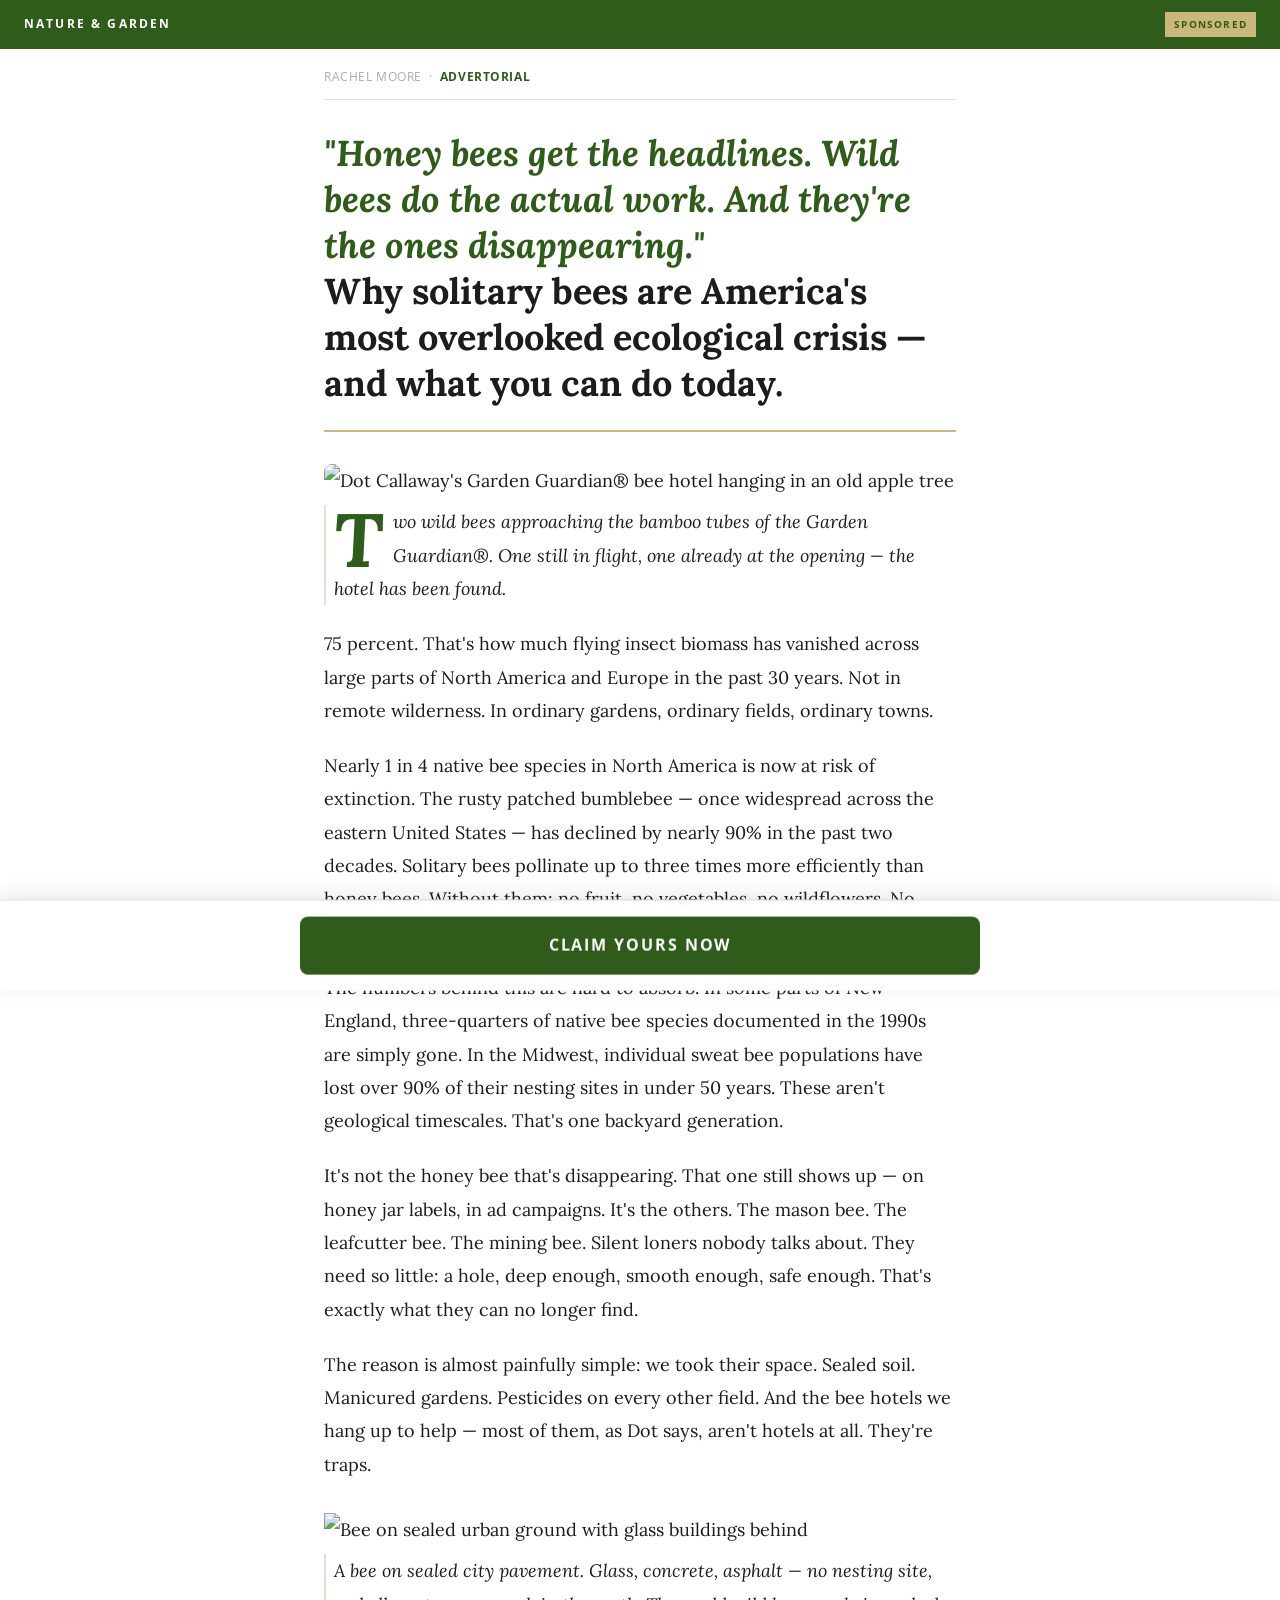
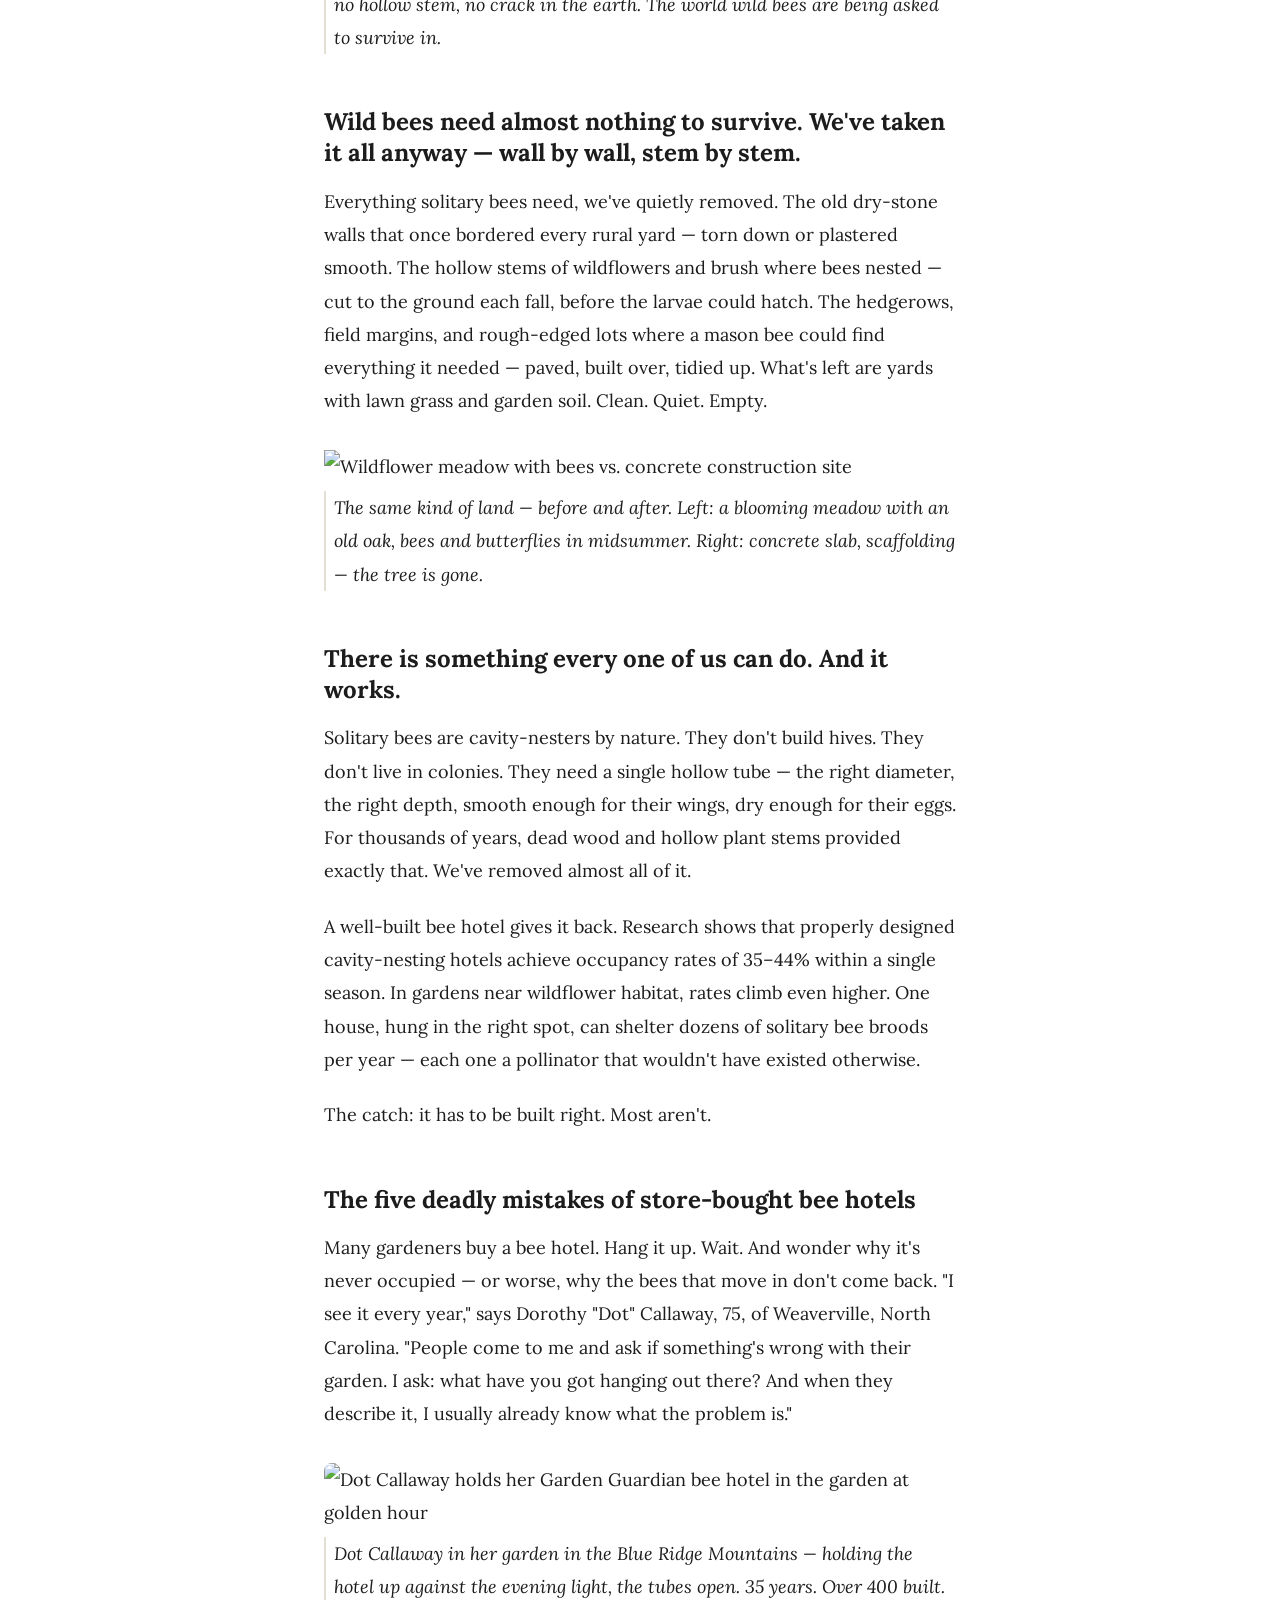
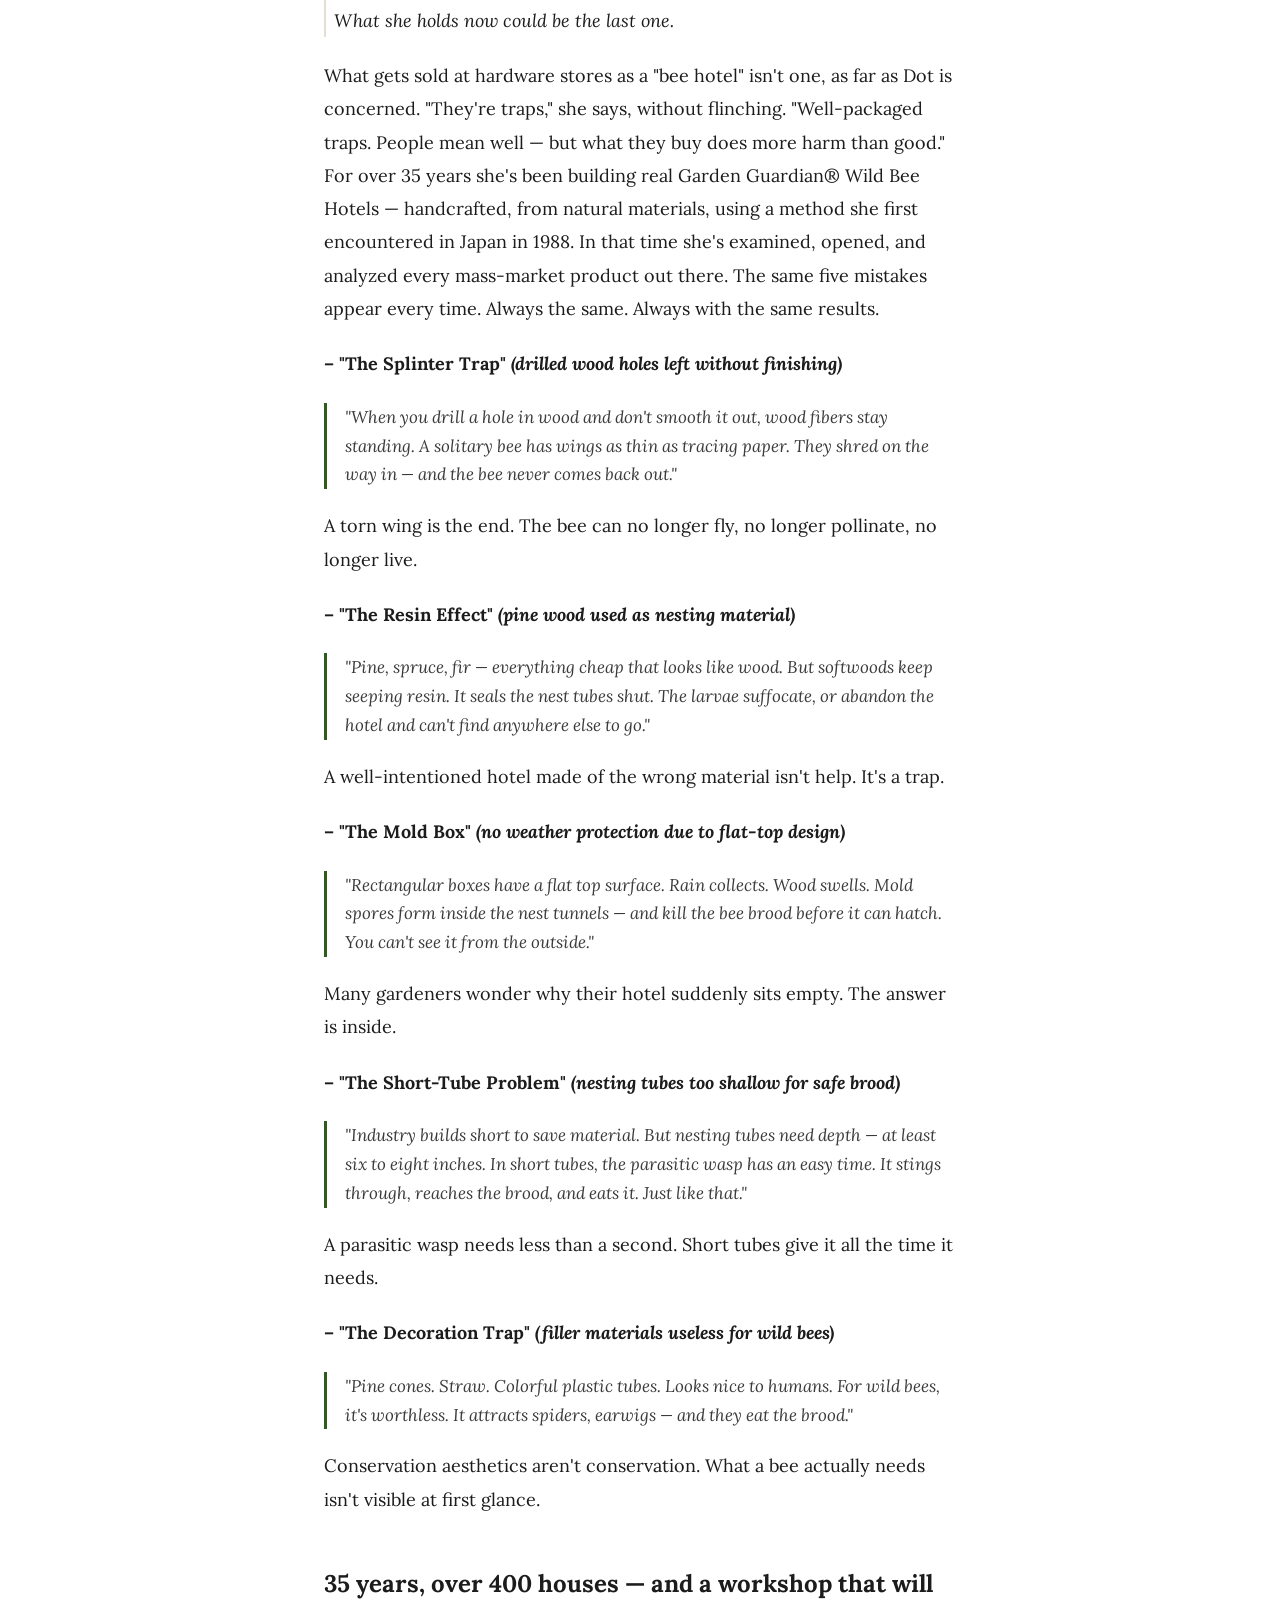
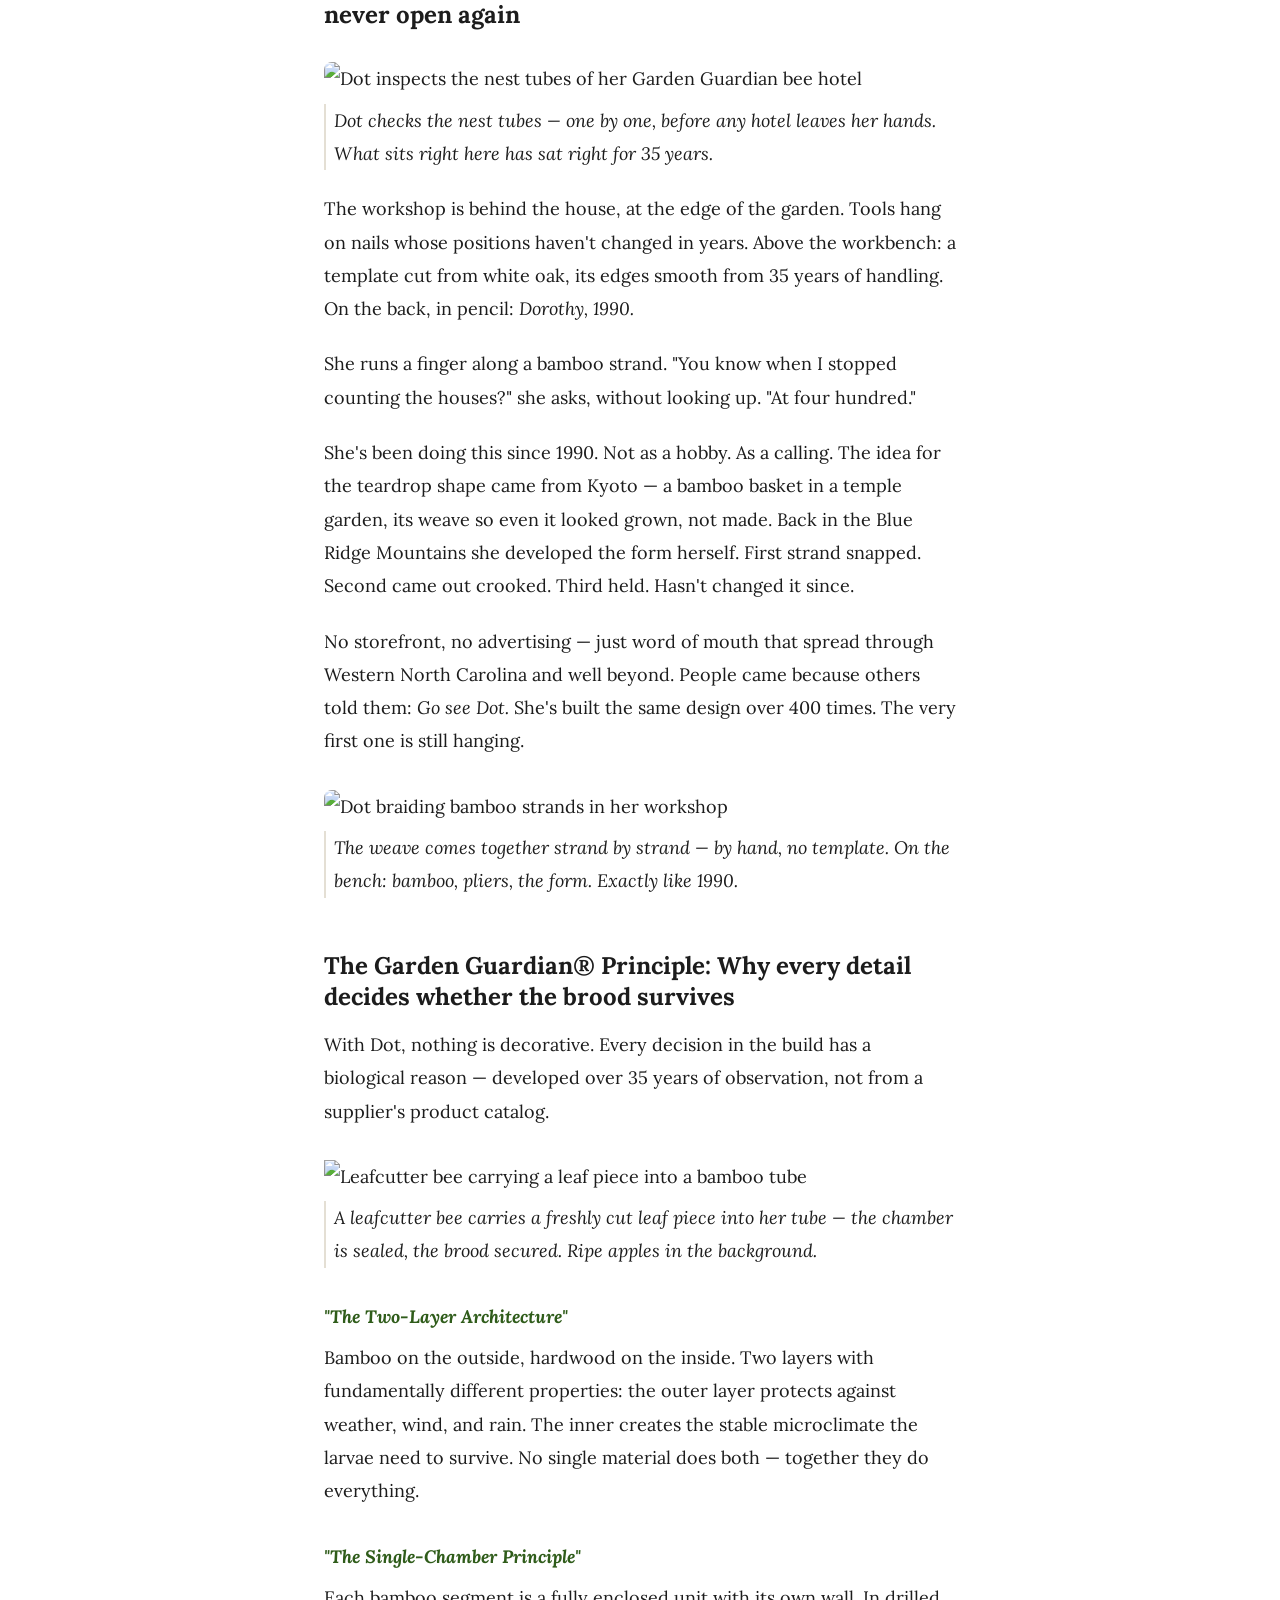
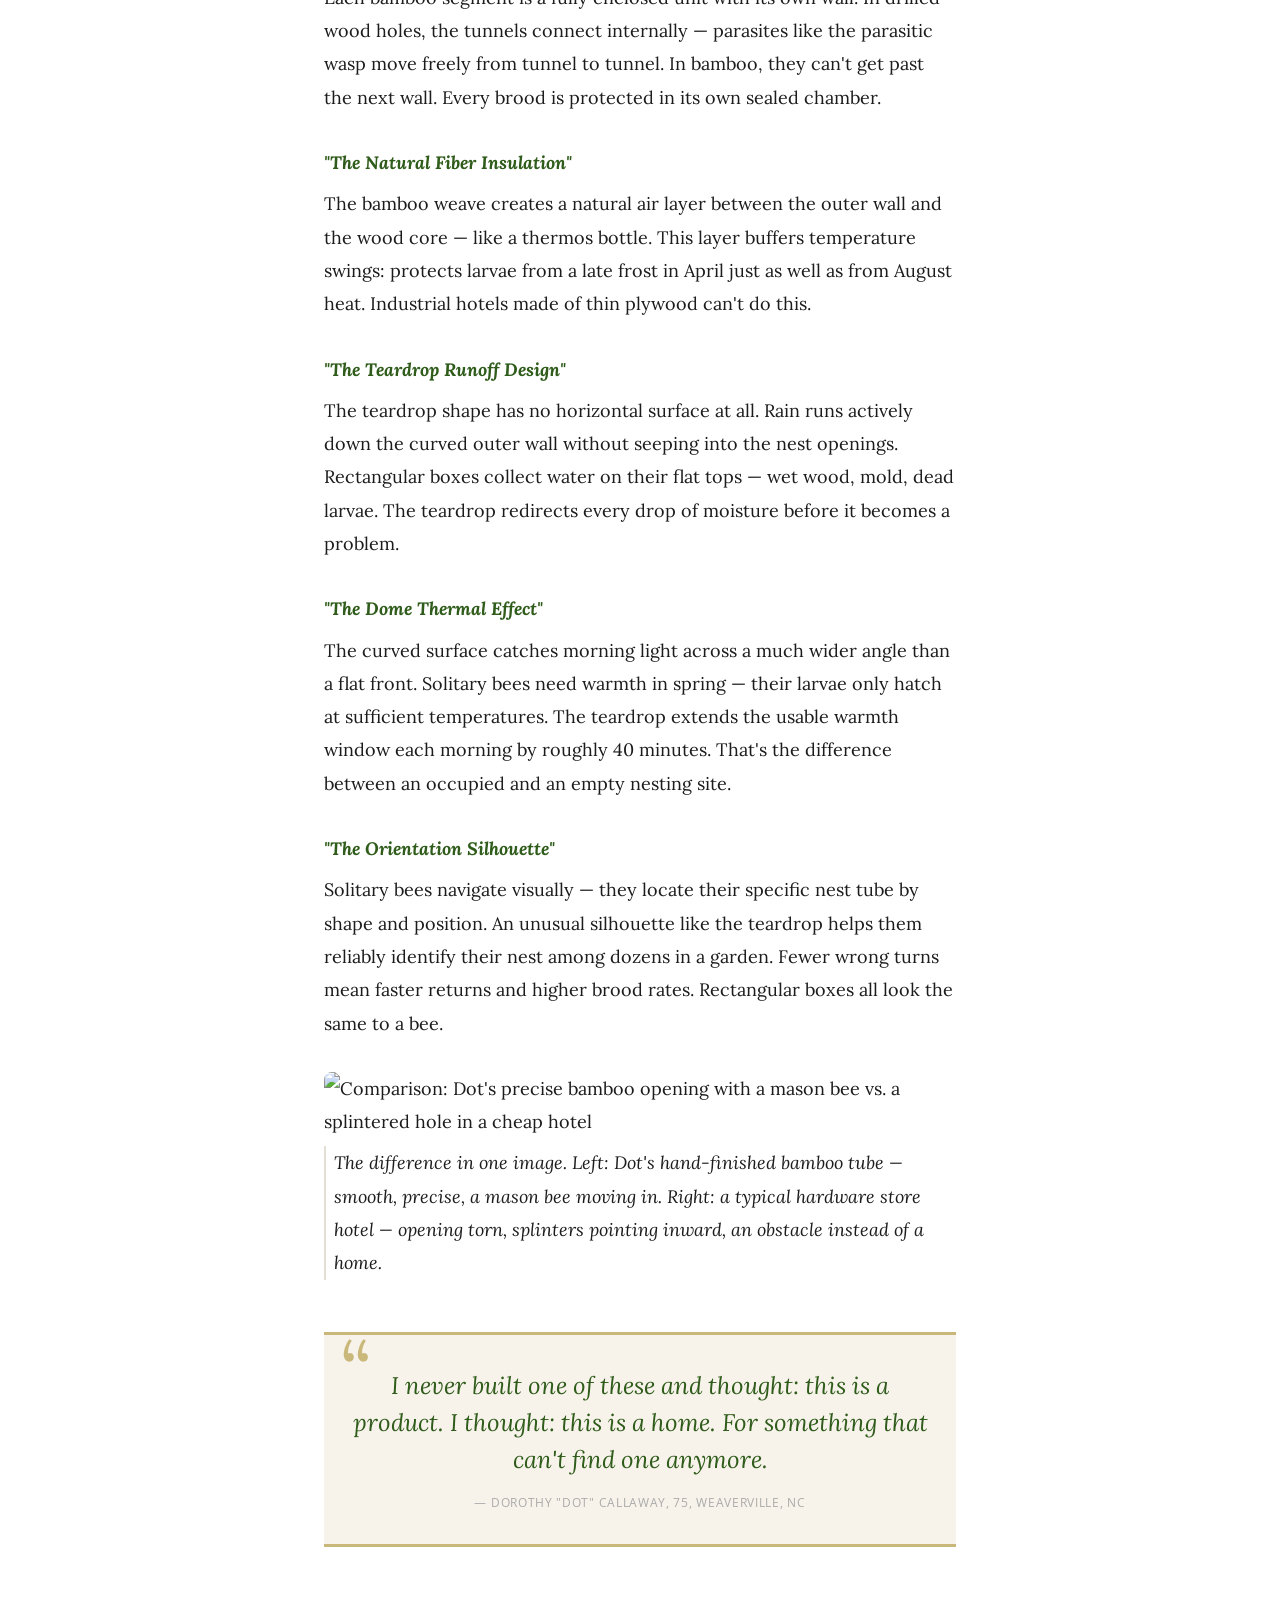
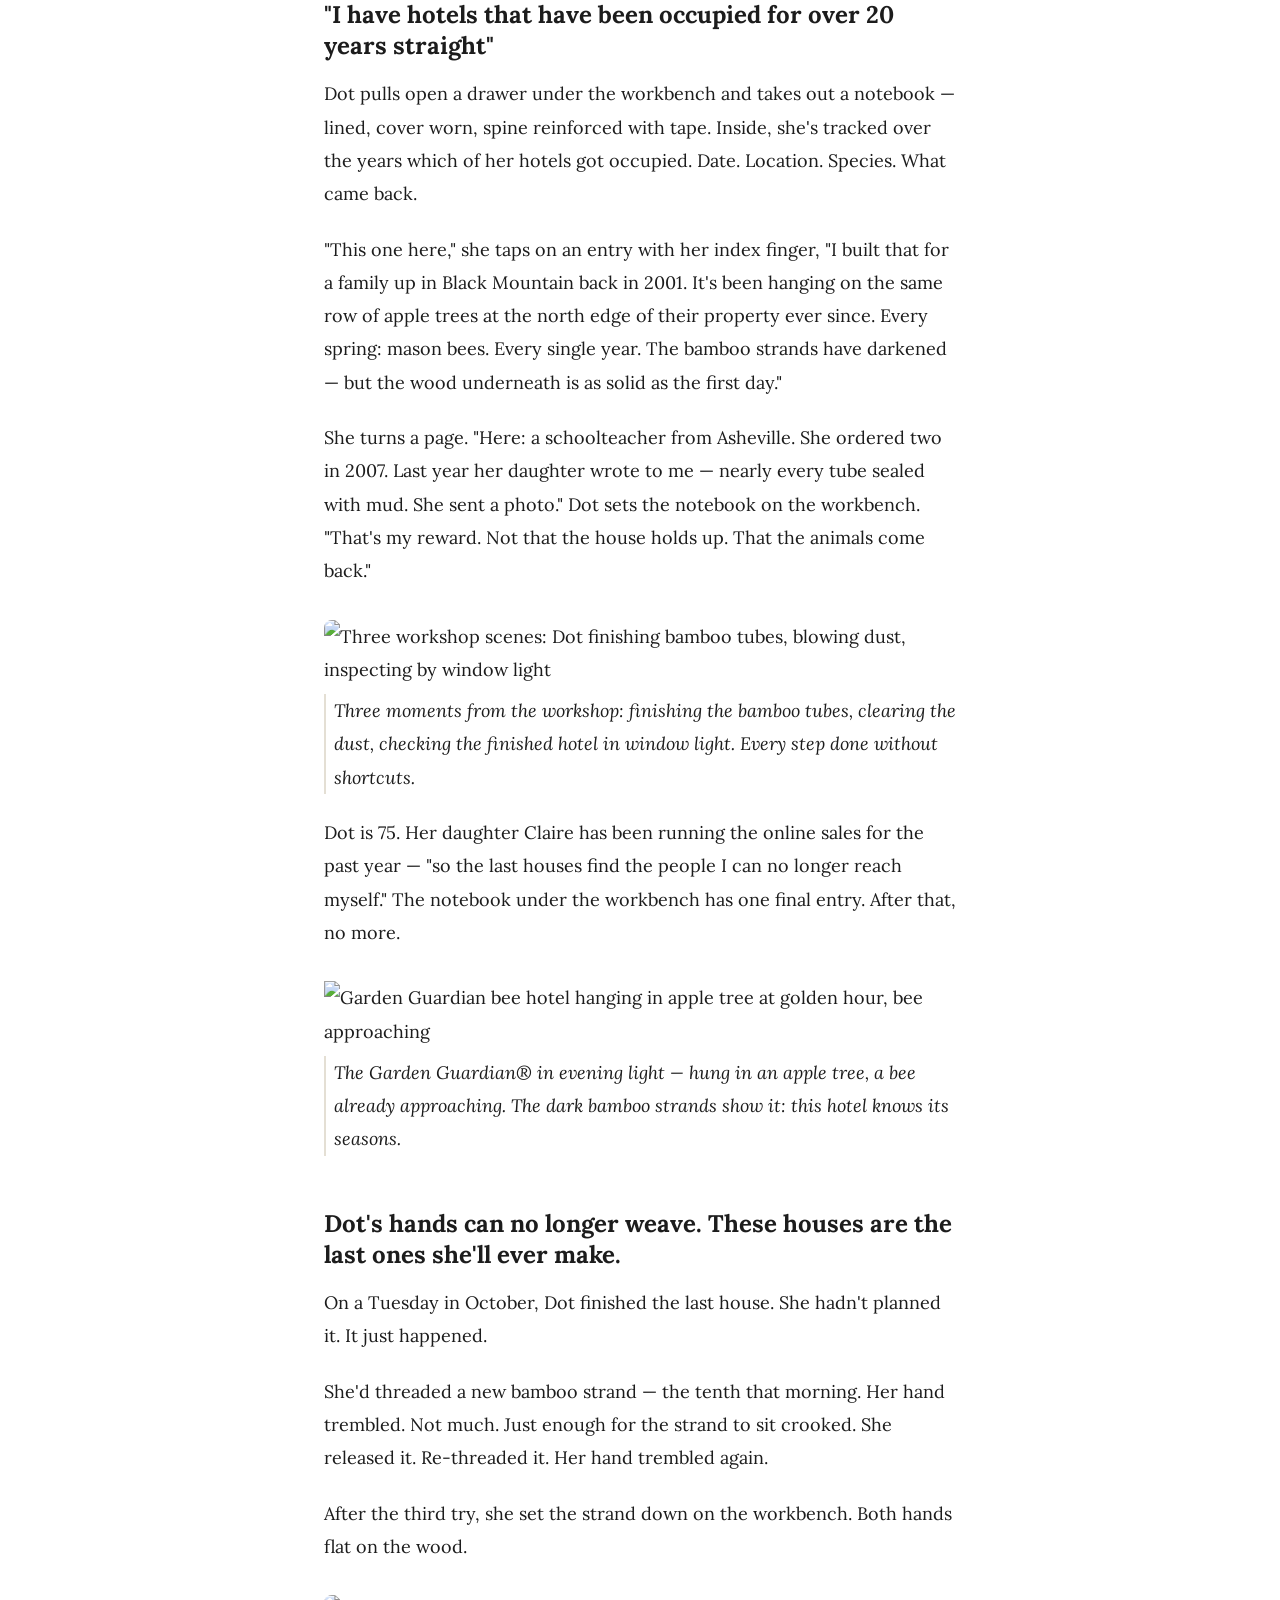
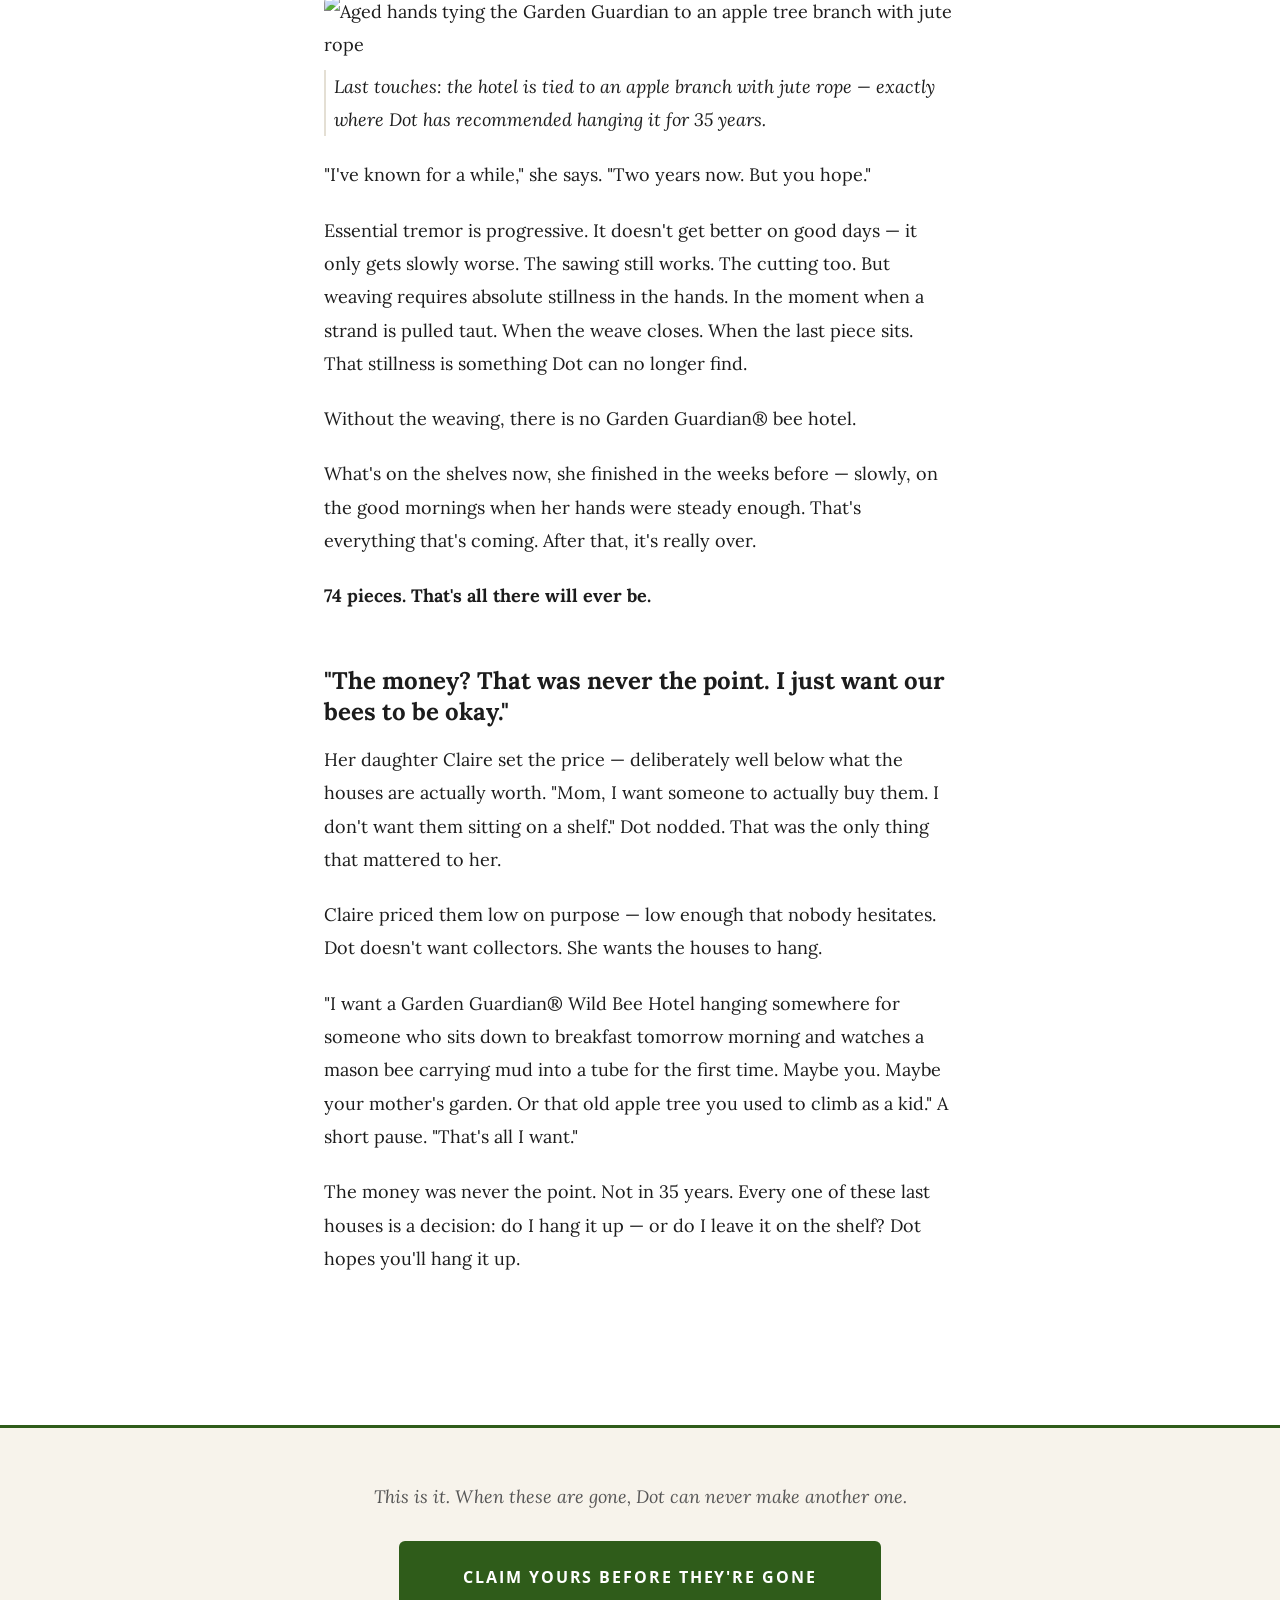
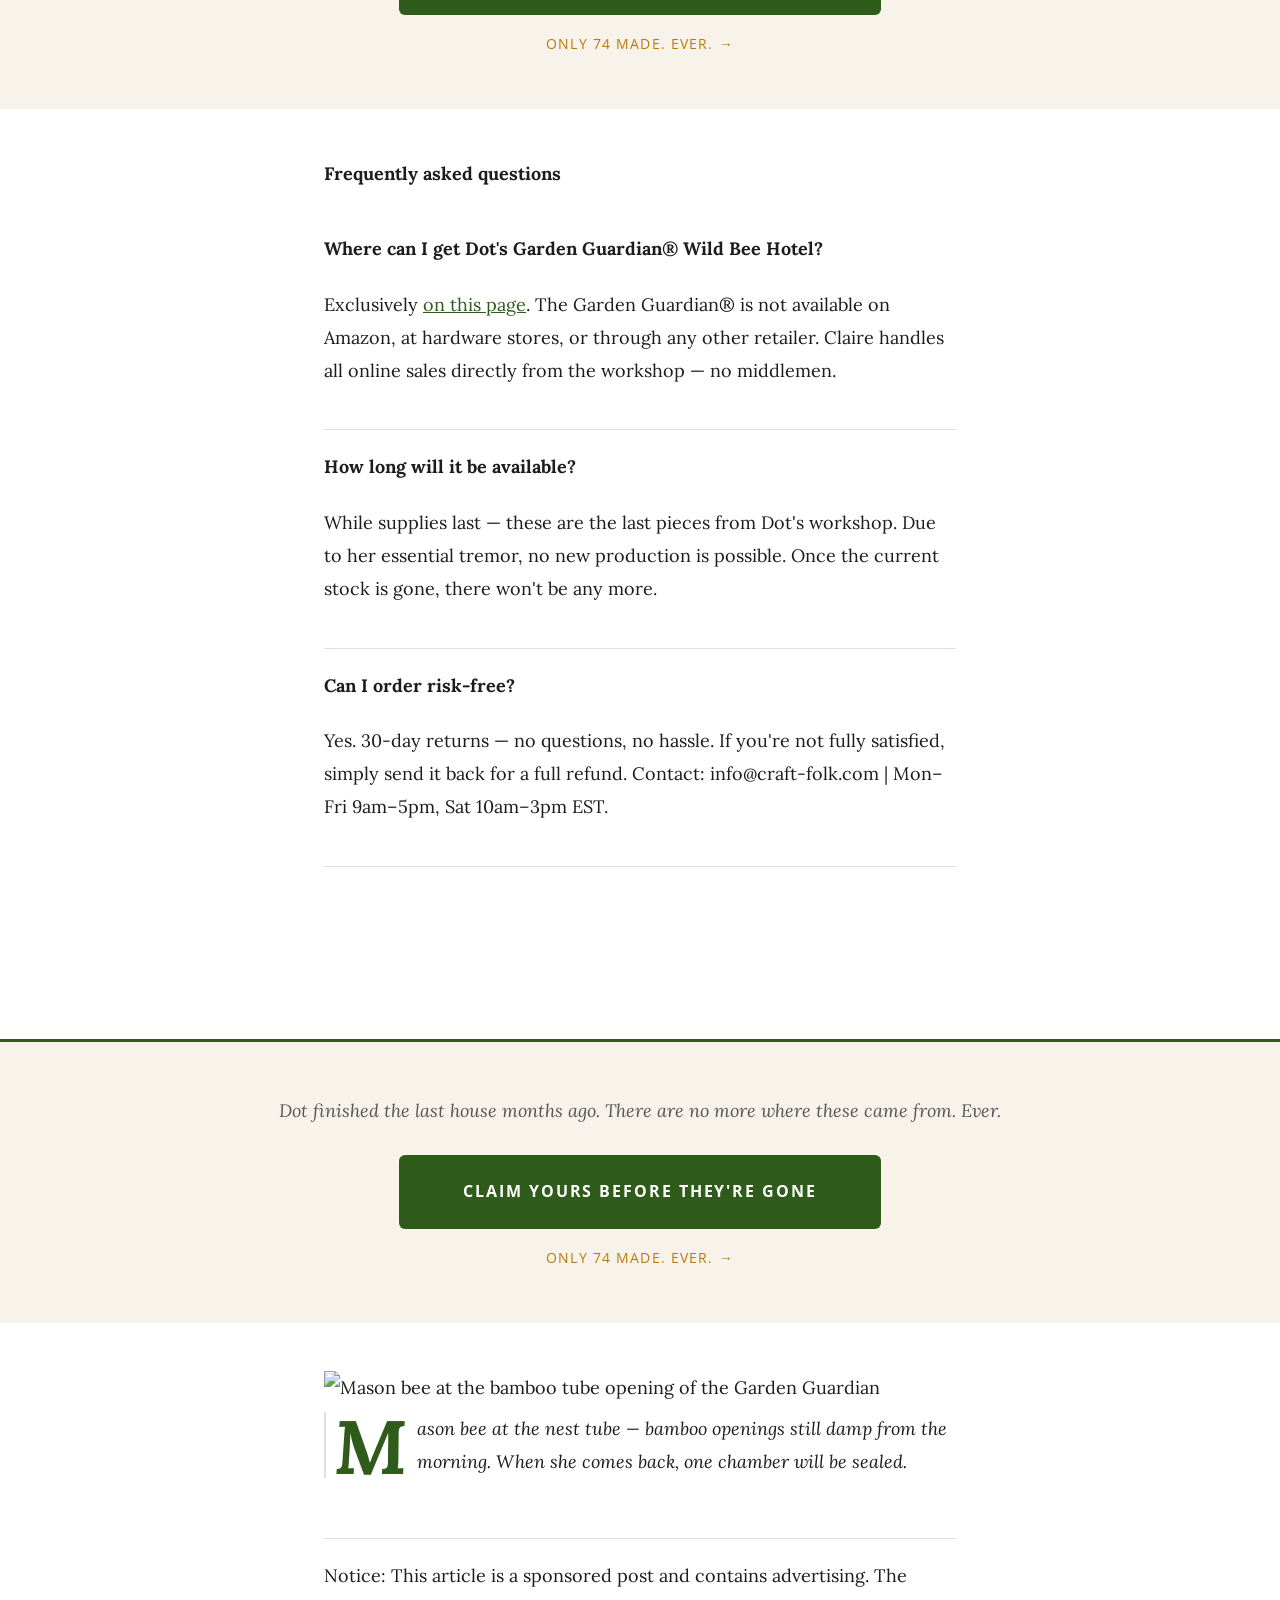
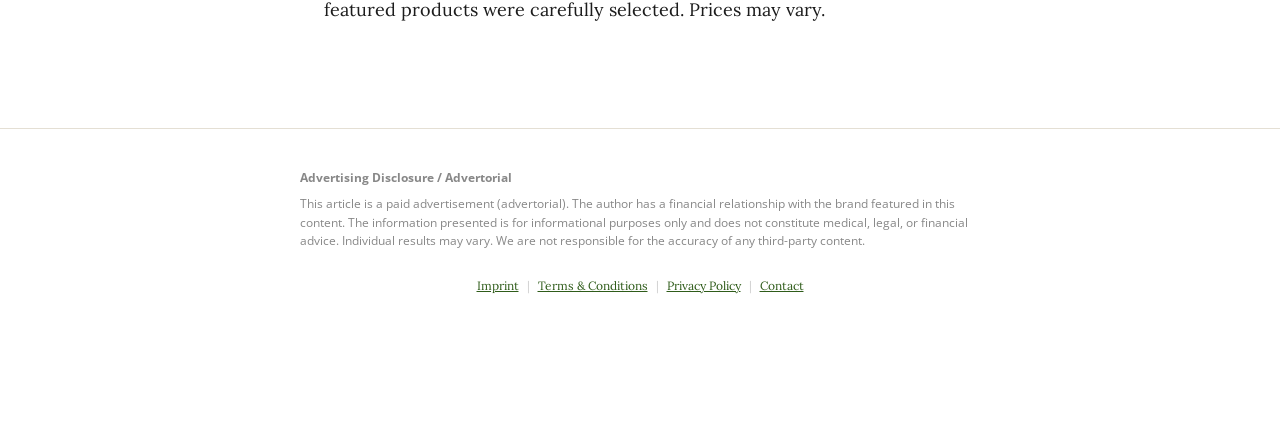
==== index.html @ a5db7537 "Deploy static site" ====
<!DOCTYPE html>
<html lang="en">
<head>
  <meta charset="UTF-8">
  <meta name="viewport" content="width=device-width, initial-scale=1.0">
  <title>Dorothy's Bee Hotel – CRAFTFOLK</title>
  <meta name="description" content="Why solitary bees are America's most overlooked ecological crisis — and what you can do today.">

  <!-- Google Fonts -->
  <link rel="preconnect" href="https://fonts.googleapis.com">
  <link rel="preconnect" href="https://fonts.gstatic.com" crossorigin>
  <link href="https://fonts.googleapis.com/css2?family=Lora:ital,wght@0,400;0,600;0,700;1,400&family=Open+Sans:wght@400;600;700&display=swap" rel="stylesheet">

  <!-- Stylesheet -->
  <link rel="stylesheet" href="css/main.css">
</head>
<body>

  <!-- Publication Header -->
  <header class="pub-header">
    <span class="pub-name">Nature &amp; Garden</span>
    <span class="pub-anzeige">Sponsored</span>
  </header>

  <!-- Main Article -->
  <article class="adv-wrap">

    <!-- Meta/Byline -->
    <div class="adv-meta">
      Rachel Moore &nbsp;·&nbsp; <span>Advertorial</span>
    </div>

    <!-- H1 Headline -->
    <h1 class="adv-h1">
      <span class="quote-part">"Honey bees get the headlines. Wild bees do the actual work. And they're the ones disappearing."</span><br>
      Why solitary bees are America's most overlooked ecological crisis — and what you can do today.
    </h1>

    <!-- Hero Image -->
    <img src="images/hero.png" alt="Dot Callaway's Garden Guardian® bee hotel hanging in an old apple tree" class="rounded">
    <p class="img-caption">Two wild bees approaching the bamboo tubes of the Garden Guardian®. One still in flight, one already at the opening — the hotel has been found.</p>

    <!-- Problem Section -->
    <p>75 percent. That's how much flying insect biomass has vanished across large parts of North America and Europe in the past 30 years. Not in remote wilderness. In ordinary gardens, ordinary fields, ordinary towns.</p>

    <p>Nearly 1 in 4 native bee species in North America is now at risk of extinction. The rusty patched bumblebee — once widespread across the eastern United States — has declined by nearly 90% in the past two decades. Solitary bees pollinate up to three times more efficiently than honey bees. Without them: no fruit, no vegetables, no wildflowers. No functioning ecosystem.</p>

    <p>The numbers behind this are hard to absorb. In some parts of New England, three-quarters of native bee species documented in the 1990s are simply gone. In the Midwest, individual sweat bee populations have lost over 90% of their nesting sites in under 50 years. These aren't geological timescales. That's one backyard generation.</p>

    <p>It's not the honey bee that's disappearing. That one still shows up — on honey jar labels, in ad campaigns. It's the others. The mason bee. The leafcutter bee. The mining bee. Silent loners nobody talks about. They need so little: a hole, deep enough, smooth enough, safe enough. That's exactly what they can no longer find.</p>

    <p>The reason is almost painfully simple: we took their space. Sealed soil. Manicured gardens. Pesticides on every other field. And the bee hotels we hang up to help — most of them, as Dot says, aren't hotels at all. They're traps.</p>

    <img src="images/bee_on_pavement.png" alt="Bee on sealed urban ground with glass buildings behind">
    <p class="img-caption">A bee on sealed city pavement. Glass, concrete, asphalt — no nesting site, no hollow stem, no crack in the earth. The world wild bees are being asked to survive in.</p>

    <!-- Section: Habitat Loss -->
    <h2>Wild bees need almost nothing to survive. We've taken it all anyway — wall by wall, stem by stem.</h2>

    <p>Everything solitary bees need, we've quietly removed. The old dry-stone walls that once bordered every rural yard — torn down or plastered smooth. The hollow stems of wildflowers and brush where bees nested — cut to the ground each fall, before the larvae could hatch. The hedgerows, field margins, and rough-edged lots where a mason bee could find everything it needed — paved, built over, tidied up. What's left are yards with lawn grass and garden soil. Clean. Quiet. Empty.</p>

    <img src="images/meadow_vs_concrete.png" alt="Wildflower meadow with bees vs. concrete construction site">
    <p class="img-caption">The same kind of land — before and after. Left: a blooming meadow with an old oak, bees and butterflies in midsummer. Right: concrete slab, scaffolding — the tree is gone.</p>

    <h2>There is something every one of us can do. And it works.</h2>

    <p>Solitary bees are cavity-nesters by nature. They don't build hives. They don't live in colonies. They need a single hollow tube — the right diameter, the right depth, smooth enough for their wings, dry enough for their eggs. For thousands of years, dead wood and hollow plant stems provided exactly that. We've removed almost all of it.</p>

    <p>A well-built bee hotel gives it back. Research shows that properly designed cavity-nesting hotels achieve occupancy rates of 35–44% within a single season. In gardens near wildflower habitat, rates climb even higher. One house, hung in the right spot, can shelter dozens of solitary bee broods per year — each one a pollinator that wouldn't have existed otherwise.</p>

    <p>The catch: it has to be built right. Most aren't.</p>

    <h2>The five deadly mistakes of store-bought bee hotels</h2>

    <p>Many gardeners buy a bee hotel. Hang it up. Wait. And wonder why it's never occupied — or worse, why the bees that move in don't come back. "I see it every year," says Dorothy "Dot" Callaway, 75, of Weaverville, North Carolina. "People come to me and ask if something's wrong with their garden. I ask: what have you got hanging out there? And when they describe it, I usually already know what the problem is."</p>

    <img src="images/dot_with_hotel.png" alt="Dot Callaway holds her Garden Guardian bee hotel in the garden at golden hour" class="rounded">
    <p class="img-caption">Dot Callaway in her garden in the Blue Ridge Mountains — holding the hotel up against the evening light, the tubes open. 35 years. Over 400 built. What she holds now could be the last one.</p>

    <p>What gets sold at hardware stores as a "bee hotel" isn't one, as far as Dot is concerned. "They're traps," she says, without flinching. "Well-packaged traps. People mean well — but what they buy does more harm than good." For over 35 years she's been building real Garden Guardian® Wild Bee Hotels — handcrafted, from natural materials, using a method she first encountered in Japan in 1988. In that time she's examined, opened, and analyzed every mass-market product out there. The same five mistakes appear every time. Always the same. Always with the same results.</p>

    <p><strong>– "The Splinter Trap" <em>(drilled wood holes left without finishing)</em></strong></p>
    <blockquote>"When you drill a hole in wood and don't smooth it out, wood fibers stay standing. A solitary bee has wings as thin as tracing paper. They shred on the way in — and the bee never comes back out."</blockquote>
    <p>A torn wing is the end. The bee can no longer fly, no longer pollinate, no longer live.</p>

    <p><strong>– "The Resin Effect" <em>(pine wood used as nesting material)</em></strong></p>
    <blockquote>"Pine, spruce, fir — everything cheap that looks like wood. But softwoods keep seeping resin. It seals the nest tubes shut. The larvae suffocate, or abandon the hotel and can't find anywhere else to go."</blockquote>
    <p>A well-intentioned hotel made of the wrong material isn't help. It's a trap.</p>

    <p><strong>– "The Mold Box" <em>(no weather protection due to flat-top design)</em></strong></p>
    <blockquote>"Rectangular boxes have a flat top surface. Rain collects. Wood swells. Mold spores form inside the nest tunnels — and kill the bee brood before it can hatch. You can't see it from the outside."</blockquote>
    <p>Many gardeners wonder why their hotel suddenly sits empty. The answer is inside.</p>

    <p><strong>– "The Short-Tube Problem" <em>(nesting tubes too shallow for safe brood)</em></strong></p>
    <blockquote>"Industry builds short to save material. But nesting tubes need depth — at least six to eight inches. In short tubes, the parasitic wasp has an easy time. It stings through, reaches the brood, and eats it. Just like that."</blockquote>
    <p>A parasitic wasp needs less than a second. Short tubes give it all the time it needs.</p>

    <p><strong>– "The Decoration Trap" <em>(filler materials useless for wild bees)</em></strong></p>
    <blockquote>"Pine cones. Straw. Colorful plastic tubes. Looks nice to humans. For wild bees, it's worthless. It attracts spiders, earwigs — and they eat the brood."</blockquote>
    <p>Conservation aesthetics aren't conservation. What a bee actually needs isn't visible at first glance.</p>

    <!-- Character Introduction -->
    <h2>35 years, over 400 houses — and a workshop that will never open again</h2>

    <img src="images/dot_inspects_tubes.png" alt="Dot inspects the nest tubes of her Garden Guardian bee hotel" class="rounded">
    <p class="img-caption">Dot checks the nest tubes — one by one, before any hotel leaves her hands. What sits right here has sat right for 35 years.</p>

    <p>The workshop is behind the house, at the edge of the garden. Tools hang on nails whose positions haven't changed in years. Above the workbench: a template cut from white oak, its edges smooth from 35 years of handling. On the back, in pencil: <em>Dorothy, 1990.</em></p>

    <p>She runs a finger along a bamboo strand. "You know when I stopped counting the houses?" she asks, without looking up. "At four hundred."</p>

    <p>She's been doing this since 1990. Not as a hobby. As a calling. The idea for the teardrop shape came from Kyoto — a bamboo basket in a temple garden, its weave so even it looked grown, not made. Back in the Blue Ridge Mountains she developed the form herself. First strand snapped. Second came out crooked. Third held. Hasn't changed it since.</p>

    <p>No storefront, no advertising — just word of mouth that spread through Western North Carolina and well beyond. People came because others told them: <em>Go see Dot.</em> She's built the same design over 400 times. The very first one is still hanging.</p>

    <img src="images/dot_braiding.png" alt="Dot braiding bamboo strands in her workshop" class="rounded">
    <p class="img-caption">The weave comes together strand by strand — by hand, no template. On the bench: bamboo, pliers, the form. Exactly like 1990.</p>

    <!-- Garden Guardian Principle -->
    <h2>The Garden Guardian® Principle: Why every detail decides whether the brood survives</h2>

    <p>With Dot, nothing is decorative. Every decision in the build has a biological reason — developed over 35 years of observation, not from a supplier's product catalog.</p>

    <img src="images/leafcutter_bee.png" alt="Leafcutter bee carrying a leaf piece into a bamboo tube">
    <p class="img-caption">A leafcutter bee carries a freshly cut leaf piece into her tube — the chamber is sealed, the brood secured. Ripe apples in the background.</p>

    <h3>"The Two-Layer Architecture"</h3>
    <p>Bamboo on the outside, hardwood on the inside. Two layers with fundamentally different properties: the outer layer protects against weather, wind, and rain. The inner creates the stable microclimate the larvae need to survive. No single material does both — together they do everything.</p>

    <h3>"The Single-Chamber Principle"</h3>
    <p>Each bamboo segment is a fully enclosed unit with its own wall. In drilled wood holes, the tunnels connect internally — parasites like the parasitic wasp move freely from tunnel to tunnel. In bamboo, they can't get past the next wall. Every brood is protected in its own sealed chamber.</p>

    <h3>"The Natural Fiber Insulation"</h3>
    <p>The bamboo weave creates a natural air layer between the outer wall and the wood core — like a thermos bottle. This layer buffers temperature swings: protects larvae from a late frost in April just as well as from August heat. Industrial hotels made of thin plywood can't do this.</p>

    <h3>"The Teardrop Runoff Design"</h3>
    <p>The teardrop shape has no horizontal surface at all. Rain runs actively down the curved outer wall without seeping into the nest openings. Rectangular boxes collect water on their flat tops — wet wood, mold, dead larvae. The teardrop redirects every drop of moisture before it becomes a problem.</p>

    <h3>"The Dome Thermal Effect"</h3>
    <p>The curved surface catches morning light across a much wider angle than a flat front. Solitary bees need warmth in spring — their larvae only hatch at sufficient temperatures. The teardrop extends the usable warmth window each morning by roughly 40 minutes. That's the difference between an occupied and an empty nesting site.</p>

    <h3>"The Orientation Silhouette"</h3>
    <p>Solitary bees navigate visually — they locate their specific nest tube by shape and position. An unusual silhouette like the teardrop helps them reliably identify their nest among dozens in a garden. Fewer wrong turns mean faster returns and higher brood rates. Rectangular boxes all look the same to a bee.</p>

    <img src="images/comparison_tubes.png" alt="Comparison: Dot's precise bamboo opening with a mason bee vs. a splintered hole in a cheap hotel" class="rounded">
    <p class="img-caption">The difference in one image. Left: Dot's hand-finished bamboo tube — smooth, precise, a mason bee moving in. Right: a typical hardware store hotel — opening torn, splinters pointing inward, an obstacle instead of a home.</p>

    <!-- Pull Quote -->
    <div class="pull-quote">
      I never built one of these and thought: this is a product. I thought: this is a home. For something that can't find one anymore.
      <small>— Dorothy "Dot" Callaway, 75, Weaverville, NC</small>
    </div>

    <!-- Long-term Proof -->
    <h2>"I have hotels that have been occupied for over 20 years straight"</h2>

    <p>Dot pulls open a drawer under the workbench and takes out a notebook — lined, cover worn, spine reinforced with tape. Inside, she's tracked over the years which of her hotels got occupied. Date. Location. Species. What came back.</p>

    <p>"This one here," she taps on an entry with her index finger, "I built that for a family up in Black Mountain back in 2001. It's been hanging on the same row of apple trees at the north edge of their property ever since. Every spring: mason bees. Every single year. The bamboo strands have darkened — but the wood underneath is as solid as the first day."</p>

    <p>She turns a page. "Here: a schoolteacher from Asheville. She ordered two in 2007. Last year her daughter wrote to me — nearly every tube sealed with mud. She sent a photo." Dot sets the notebook on the workbench. "That's my reward. Not that the house holds up. That the animals come back."</p>

    <img src="images/three_workshop_scenes.png" alt="Three workshop scenes: Dot finishing bamboo tubes, blowing dust, inspecting by window light" class="rounded">
    <p class="img-caption">Three moments from the workshop: finishing the bamboo tubes, clearing the dust, checking the finished hotel in window light. Every step done without shortcuts.</p>

    <p>Dot is 75. Her daughter Claire has been running the online sales for the past year — "so the last houses find the people I can no longer reach myself." The notebook under the workbench has one final entry. After that, no more.</p>

    <img src="images/hotel_apple_tree.png" alt="Garden Guardian bee hotel hanging in apple tree at golden hour, bee approaching">
    <p class="img-caption">The Garden Guardian® in evening light — hung in an apple tree, a bee already approaching. The dark bamboo strands show it: this hotel knows its seasons.</p>

    <!-- Scarcity -->
    <h2>Dot's hands can no longer weave. These houses are the last ones she'll ever make.</h2>

    <p>On a Tuesday in October, Dot finished the last house. She hadn't planned it. It just happened.</p>

    <p>She'd threaded a new bamboo strand — the tenth that morning. Her hand trembled. Not much. Just enough for the strand to sit crooked. She released it. Re-threaded it. Her hand trembled again.</p>

    <p>After the third try, she set the strand down on the workbench. Both hands flat on the wood.</p>

    <img src="images/hands_tying_jute.png" alt="Aged hands tying the Garden Guardian to an apple tree branch with jute rope" class="rounded">
    <p class="img-caption">Last touches: the hotel is tied to an apple branch with jute rope — exactly where Dot has recommended hanging it for 35 years.</p>

    <p>"I've known for a while," she says. "Two years now. But you hope."</p>

    <p>Essential tremor is progressive. It doesn't get better on good days — it only gets slowly worse. The sawing still works. The cutting too. But weaving requires absolute stillness in the hands. In the moment when a strand is pulled taut. When the weave closes. When the last piece sits. That stillness is something Dot can no longer find.</p>

    <p>Without the weaving, there is no Garden Guardian® bee hotel.</p>

    <p>What's on the shelves now, she finished in the weeks before — slowly, on the good mornings when her hands were steady enough. That's everything that's coming. After that, it's really over.</p>

    <p><strong>74 pieces. That's all there will ever be.</strong></p>

    <!-- Not About Money -->
    <h2>"The money? That was never the point. I just want our bees to be okay."</h2>

    <p>Her daughter Claire set the price — deliberately well below what the houses are actually worth. "Mom, I want someone to actually buy them. I don't want them sitting on a shelf." Dot nodded. That was the only thing that mattered to her.</p>

    <p>Claire priced them low on purpose — low enough that nobody hesitates. Dot doesn't want collectors. She wants the houses to hang.</p>

    <p>"I want a Garden Guardian® Wild Bee Hotel hanging somewhere for someone who sits down to breakfast tomorrow morning and watches a mason bee carrying mud into a tube for the first time. Maybe you. Maybe your mother's garden. Or that old apple tree you used to climb as a kid." A short pause. "That's all I want."</p>

    <p>The money was never the point. Not in 35 years. Every one of these last houses is a decision: do I hang it up — or do I leave it on the shelf? Dot hopes you'll hang it up.</p>

  </article>

  <!-- CTA Block #1 -->
  <div class="cta-block">
    <p class="cta-intro">This is it. When these are gone, Dot can never make another one.</p>
    <a href="https://track.healthdeepinsight.com/click" class="cta-btn">Claim Yours Before They're Gone</a>
    <span class="cta-sub">Only 74 made. Ever. →</span>
  </div>

  <!-- FAQ Section -->
  <article class="adv-wrap">
    <div class="faq">
      <p class="faq-title">Frequently asked questions</p>

      <div class="faq-item">
        <p class="faq-q">Where can I get Dot's Garden Guardian® Wild Bee Hotel?</p>
        <p class="faq-a">Exclusively <a href="https://track.healthdeepinsight.com/click">on this page</a>. The Garden Guardian® is not available on Amazon, at hardware stores, or through any other retailer. Claire handles all online sales directly from the workshop — no middlemen.</p>
      </div>

      <div class="faq-item">
        <p class="faq-q">How long will it be available?</p>
        <p class="faq-a">While supplies last — these are the last pieces from Dot's workshop. Due to her essential tremor, no new production is possible. Once the current stock is gone, there won't be any more.</p>
      </div>

      <div class="faq-item">
        <p class="faq-q">Can I order risk-free?</p>
        <p class="faq-a">Yes. 30-day returns — no questions, no hassle. If you're not fully satisfied, simply send it back for a full refund. Contact: info@craft-folk.com  |  Mon–Fri 9am–5pm, Sat 10am–3pm EST.</p>
      </div>
    </div>
  </article>

  <!-- CTA Block #2 -->
  <div class="cta-block">
    <p class="cta-intro">Dot finished the last house months ago. There are no more where these came from. Ever.</p>
    <a href="https://track.healthdeepinsight.com/click" class="cta-btn">Claim Yours Before They're Gone</a>
    <span class="cta-sub">Only 74 made. Ever. →</span>
  </div>

  <!-- Final Image -->
  <article class="adv-wrap">
    <img src="images/mason_bee_damp_tube.png" alt="Mason bee at the bamboo tube opening of the Garden Guardian">
    <p class="img-caption">Mason bee at the nest tube — bamboo openings still damp from the morning. When she comes back, one chamber will be sealed.</p>

    <div class="disclaimer">
      <p>Notice: This article is a sponsored post and contains advertising. The featured products were carefully selected. Prices may vary.</p>
    </div>
  </article>

  <!-- Footer -->
  <footer class="advertorial-footer">
    <div class="advertorial-footer__disclaimer">
      <strong>Advertising Disclosure / Advertorial</strong>
      This article is a paid advertisement (advertorial). The author has a financial relationship with the brand featured in this content. The information presented is for informational purposes only and does not constitute medical, legal, or financial advice. Individual results may vary. We are not responsible for the accuracy of any third-party content.
    </div>
    <nav class="advertorial-footer__links">
      <a href="https://craft-folk.com/policies/contact-information" target="_blank" rel="noopener">Imprint</a>
      <span aria-hidden="true">|</span>
      <a href="https://craft-folk.com/policies/terms-of-service" target="_blank" rel="noopener">Terms &amp; Conditions</a>
      <span aria-hidden="true">|</span>
      <a href="https://craft-folk.com/policies/privacy-policy" target="_blank" rel="noopener">Privacy Policy</a>
      <span aria-hidden="true">|</span>
      <a href="https://craft-folk.com/pages/contact" target="_blank" rel="noopener">Contact</a>
    </nav>
  </footer>

  <!-- Floating CTA -->
  <div class="floating-cta hidden">
    <a href="https://track.healthdeepinsight.com/click">CLAIM YOURS NOW</a>
  </div>

  <!-- Noscript for tracking -->
  <noscript><link rel="stylesheet" href="//track.healthdeepinsight.com/t/t.css?mc_ns=1" /></noscript>

  <!-- JavaScript -->
  <script src="js/index.js"></script>

</body>
</html>
---- css/main.css ----
/* ===== COLOR PALETTE ===== */
:root {
  --forest-green: #2f5c1a;
  --amber: #b87a0a;
  --cream: #f7f3eb;
  --gold-line: #c9b87a;
  --text-dark: #1c1c1c;
  --gray-medium: #888;
  --gray-light: #aaa;
  --border-light: #e4dfd4;
}

/* ===== RESET & BASE ===== */
*, *::before, *::after { box-sizing: border-box; margin: 0; padding: 0; }

html { font-size: 62.5%; }

body {
  font-family: 'Lora', Georgia, serif;
  font-size: 1.8rem;
  line-height: 1.85;
  color: var(--text-dark);
  background: #ffffff;
  padding-bottom: 100px;
}

/* ===== FONTS ===== */
.font-serif { font-family: 'Lora', Georgia, serif; }
.font-sans { font-family: 'Open Sans', sans-serif; }

/* ===== PUBLICATION HEADER ===== */
.pub-header {
  background: var(--forest-green);
  padding: 12px 24px;
  display: flex;
  justify-content: space-between;
  align-items: center;
}

.pub-name {
  font-family: 'Open Sans', sans-serif;
  font-size: 12px;
  font-weight: 700;
  letter-spacing: 0.18em;
  text-transform: uppercase;
  color: #ffffff;
}

.pub-anzeige {
  font-family: 'Open Sans', sans-serif;
  font-size: 10px;
  font-weight: 700;
  letter-spacing: 0.12em;
  text-transform: uppercase;
  color: var(--forest-green);
  background: var(--gold-line);
  padding: 3px 9px;
}

/* ===== ARTICLE WRAPPER ===== */
.adv-wrap {
  max-width: 680px;
  margin: 0 auto;
  padding: 0 24px 80px;
  font-family: 'Lora', Georgia, serif;
  font-size: 18px;
  line-height: 1.85;
  color: var(--text-dark);
  background: #ffffff;
}

/* ===== META / BYLINE ===== */
.adv-meta {
  font-family: 'Open Sans', sans-serif;
  font-size: 11.5px;
  color: var(--gray-light);
  padding: 20px 0 14px;
  letter-spacing: 0.05em;
  text-transform: uppercase;
  border-bottom: 1px solid var(--border-light);
  margin-bottom: 30px;
  line-height: 1.4;
}

.adv-meta span {
  color: var(--forest-green);
  font-weight: 700;
}

/* ===== H1 ===== */
.adv-h1 {
  font-family: 'Lora', Georgia, serif;
  font-size: clamp(24px, 4vw, 36px);
  font-weight: 700;
  line-height: 1.28;
  color: var(--text-dark);
  margin-bottom: 24px;
  padding-bottom: 24px;
  border-bottom: 2px solid var(--gold-line);
}

.adv-h1 .quote-part {
  font-style: italic;
  color: var(--forest-green);
}

/* ===== DROP CAP ===== */
.adv-wrap > p:first-of-type::first-letter {
  font-family: 'Lora', Georgia, serif;
  font-size: 4.2em;
  font-weight: 700;
  color: var(--forest-green);
  float: left;
  line-height: 0.78;
  margin: 6px 10px 0 0;
}

/* ===== BODY TEXT ===== */
.adv-wrap p {
  margin-bottom: 22px;
  font-family: 'Lora', Georgia, serif;
  font-size: 18px;
  line-height: 1.85;
  color: var(--text-dark);
}

/* ===== H2 ===== */
.adv-wrap h2 {
  font-family: 'Lora', Georgia, serif;
  font-size: clamp(19px, 2.8vw, 24px);
  font-weight: 700;
  color: var(--text-dark);
  margin: 52px 0 16px;
  line-height: 1.3;
}

/* ===== H3 ===== */
.adv-wrap h3 {
  font-family: 'Lora', Georgia, serif;
  font-size: 18px;
  font-weight: 700;
  color: var(--forest-green);
  margin: 32px 0 8px;
  font-style: italic;
}

/* ===== IMAGES ===== */
.adv-wrap img {
  width: 100%;
  display: block;
  margin: 32px 0 8px;
  max-width: 100%;
  height: auto;
}

.adv-wrap img.rounded {
  border-radius: 8px;
}

.img-caption {
  font-family: 'Open Sans', sans-serif;
  font-size: 12px;
  color: var(--gray-light);
  font-style: italic;
  margin-bottom: 28px;
  border-left: 2px solid var(--border-light);
  padding-left: 8px;
  line-height: 1.5;
}

/* ===== PULL QUOTE ===== */
.pull-quote {
  margin: 52px 0;
  padding: 32px 20px;
  background: var(--cream);
  border-top: 3px solid var(--gold-line);
  border-bottom: 3px solid var(--gold-line);
  font-family: 'Lora', Georgia, serif;
  font-style: italic;
  font-size: clamp(19px, 2.8vw, 24px);
  color: var(--forest-green);
  line-height: 1.55;
  text-align: center;
  position: relative;
}

.pull-quote::before {
  content: "\201C";
  font-size: 80px;
  color: var(--gold-line);
  line-height: 0;
  position: absolute;
  top: 36px;
  left: 16px;
  font-style: normal;
}

.pull-quote small {
  display: block;
  margin-top: 16px;
  font-family: 'Open Sans', sans-serif;
  font-size: 11.5px;
  font-style: normal;
  color: var(--gray-light);
  letter-spacing: 0.06em;
  text-transform: uppercase;
}

/* ===== BLOCKQUOTE ===== */
.adv-wrap blockquote {
  font-style: italic;
  color: #3a3a3a;
  border-left: 3px solid var(--forest-green);
  padding-left: 18px;
  margin: 6px 0 20px;
  font-size: 17px;
  line-height: 1.7;
}

/* ===== CTA ===== */
.cta-block {
  text-align: center;
  margin: 48px 0;
  padding: 52px 36px;
  background: var(--cream);
  border-top: 3px solid var(--forest-green);
}

.cta-intro {
  font-family: 'Lora', Georgia, serif;
  font-size: 18px;
  color: #555;
  margin-bottom: 28px;
  font-style: italic;
}

.cta-btn {
  display: inline-block;
  background: var(--forest-green);
  color: #fff;
  font-family: 'Open Sans', sans-serif;
  font-weight: 700;
  font-size: 16px;
  padding: 22px 64px;
  text-decoration: none;
  letter-spacing: 0.12em;
  text-transform: uppercase;
  transition: background 0.2s;
  border-radius: 6px;
}

.cta-btn:hover { background: #1e3d10; }

.cta-sub {
  display: block;
  margin-top: 16px;
  font-family: 'Open Sans', sans-serif;
  font-size: 14px;
  color: var(--amber);
  letter-spacing: 0.08em;
  text-transform: uppercase;
}

/* ===== FAQ ===== */
.faq {
  margin: 44px 0;
}

.faq-title {
  font-family: 'Lora', Georgia, serif;
  font-size: 22px;
  font-weight: 700;
  color: var(--text-dark);
  margin-bottom: 28px;
}

.faq-item {
  padding: 20px 0;
  border-bottom: 1px solid var(--border-light);
}

.faq-q {
  font-family: 'Lora', Georgia, serif;
  font-weight: 700;
  color: var(--forest-green);
  font-size: 18px;
  margin-bottom: 8px;
}

.faq-a {
  font-size: 18px;
  color: #555;
  line-height: 1.85;
  font-family: 'Lora', Georgia, serif;
}

.faq-a a {
  color: var(--forest-green);
  text-decoration: underline;
}

/* ===== DISCLAIMER ===== */
.disclaimer {
  margin-top: 60px;
  padding-top: 20px;
  border-top: 1px solid var(--border-light);
  font-family: 'Open Sans', sans-serif;
  font-size: 11.5px;
  color: #ccc;
  line-height: 1.6;
}

/* ===== FOOTER ===== */
.advertorial-footer {
  background: #ffffff;
  padding: 40px 24px;
  border-top: 1px solid var(--border-light);
}

.advertorial-footer__disclaimer {
  font-family: 'Open Sans', sans-serif;
  font-size: 11.5px;
  color: var(--gray-medium);
  line-height: 1.6;
  margin-bottom: 24px;
  max-width: 680px;
  margin-left: auto;
  margin-right: auto;
}

.advertorial-footer__disclaimer strong {
  font-weight: 700;
  display: block;
  margin-bottom: 8px;
}

.advertorial-footer__links {
  display: flex;
  flex-wrap: wrap;
  gap: 8px;
  justify-content: center;
  font-size: 12px;
}

.advertorial-footer__links a {
  color: var(--forest-green);
  text-decoration: underline;
}

.advertorial-footer__links a:hover {
  opacity: 0.8;
}

.advertorial-footer__links span {
  color: #ccc;
}

/* ===== FLOATING CTA ===== */
.floating-cta {
  position: fixed;
  bottom: 0;
  left: 0;
  right: 0;
  z-index: 50;
  background: rgba(255, 255, 255, 0.95);
  backdrop-filter: blur(4px);
  border-top: 1px solid var(--border-light);
  padding: 16px;
  box-shadow: 0 -4px 20px rgba(0, 0, 0, 0.1);
  transition: transform 0.3s ease;
}

.floating-cta.hidden {
  transform: translateY(100%);
}

.floating-cta a {
  display: block;
  width: 100%;
  max-width: 680px;
  margin: 0 auto;
  background: var(--forest-green);
  color: white;
  font-family: 'Open Sans', sans-serif;
  font-weight: 700;
  font-size: 16px;
  padding: 14px 64px;
  text-align: center;
  text-decoration: none;
  letter-spacing: 0.12em;
  text-transform: uppercase;
  border-radius: 8px;
  transition: background 0.2s;
}

.floating-cta a:hover {
  background: #1e3d10;
}

/* ===== RESPONSIVE ===== */
@media (max-width: 600px) {
  .adv-wrap { padding: 0 16px 48px; }
  .pull-quote { font-size: 19px; padding: 24px 16px; }
  .pull-quote::before { font-size: 60px; top: 28px; }
  .cta-block { padding: 36px 24px; }
  .cta-btn { padding: 18px 40px; font-size: 14px; }
}
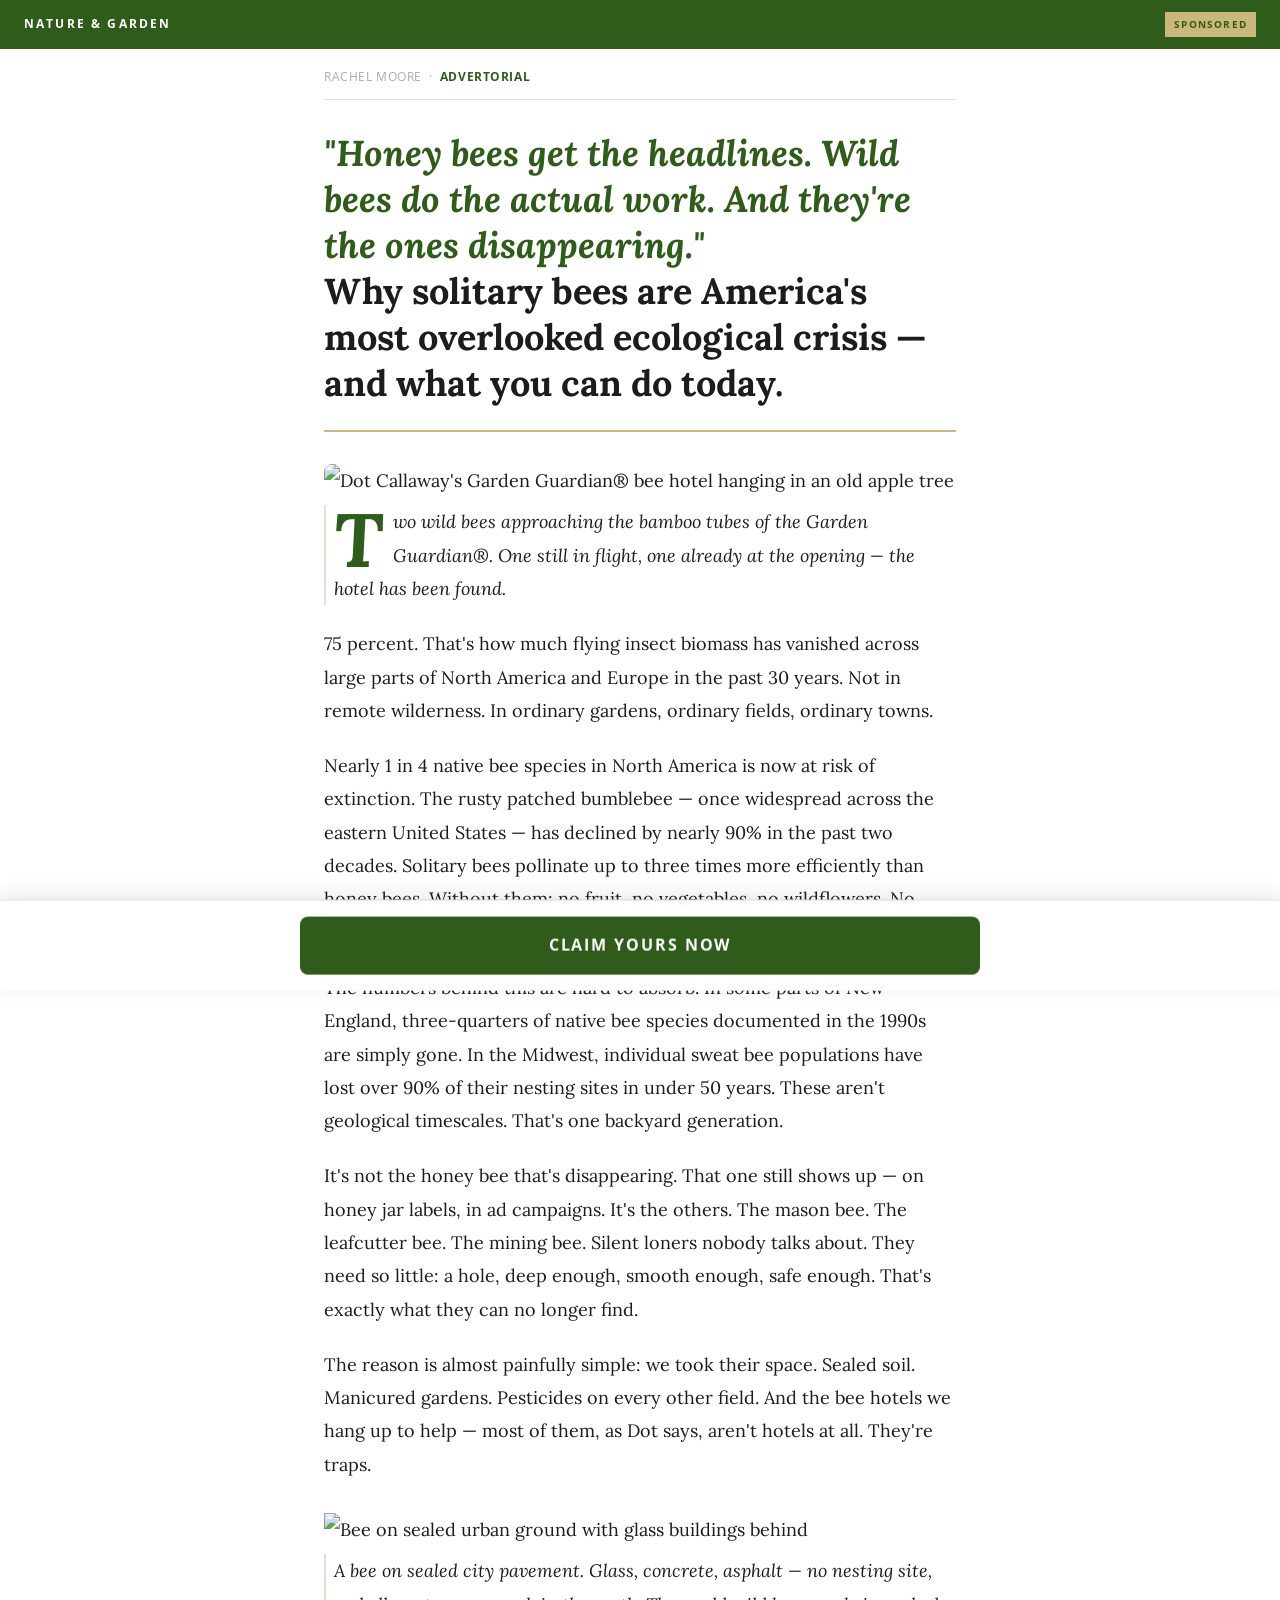
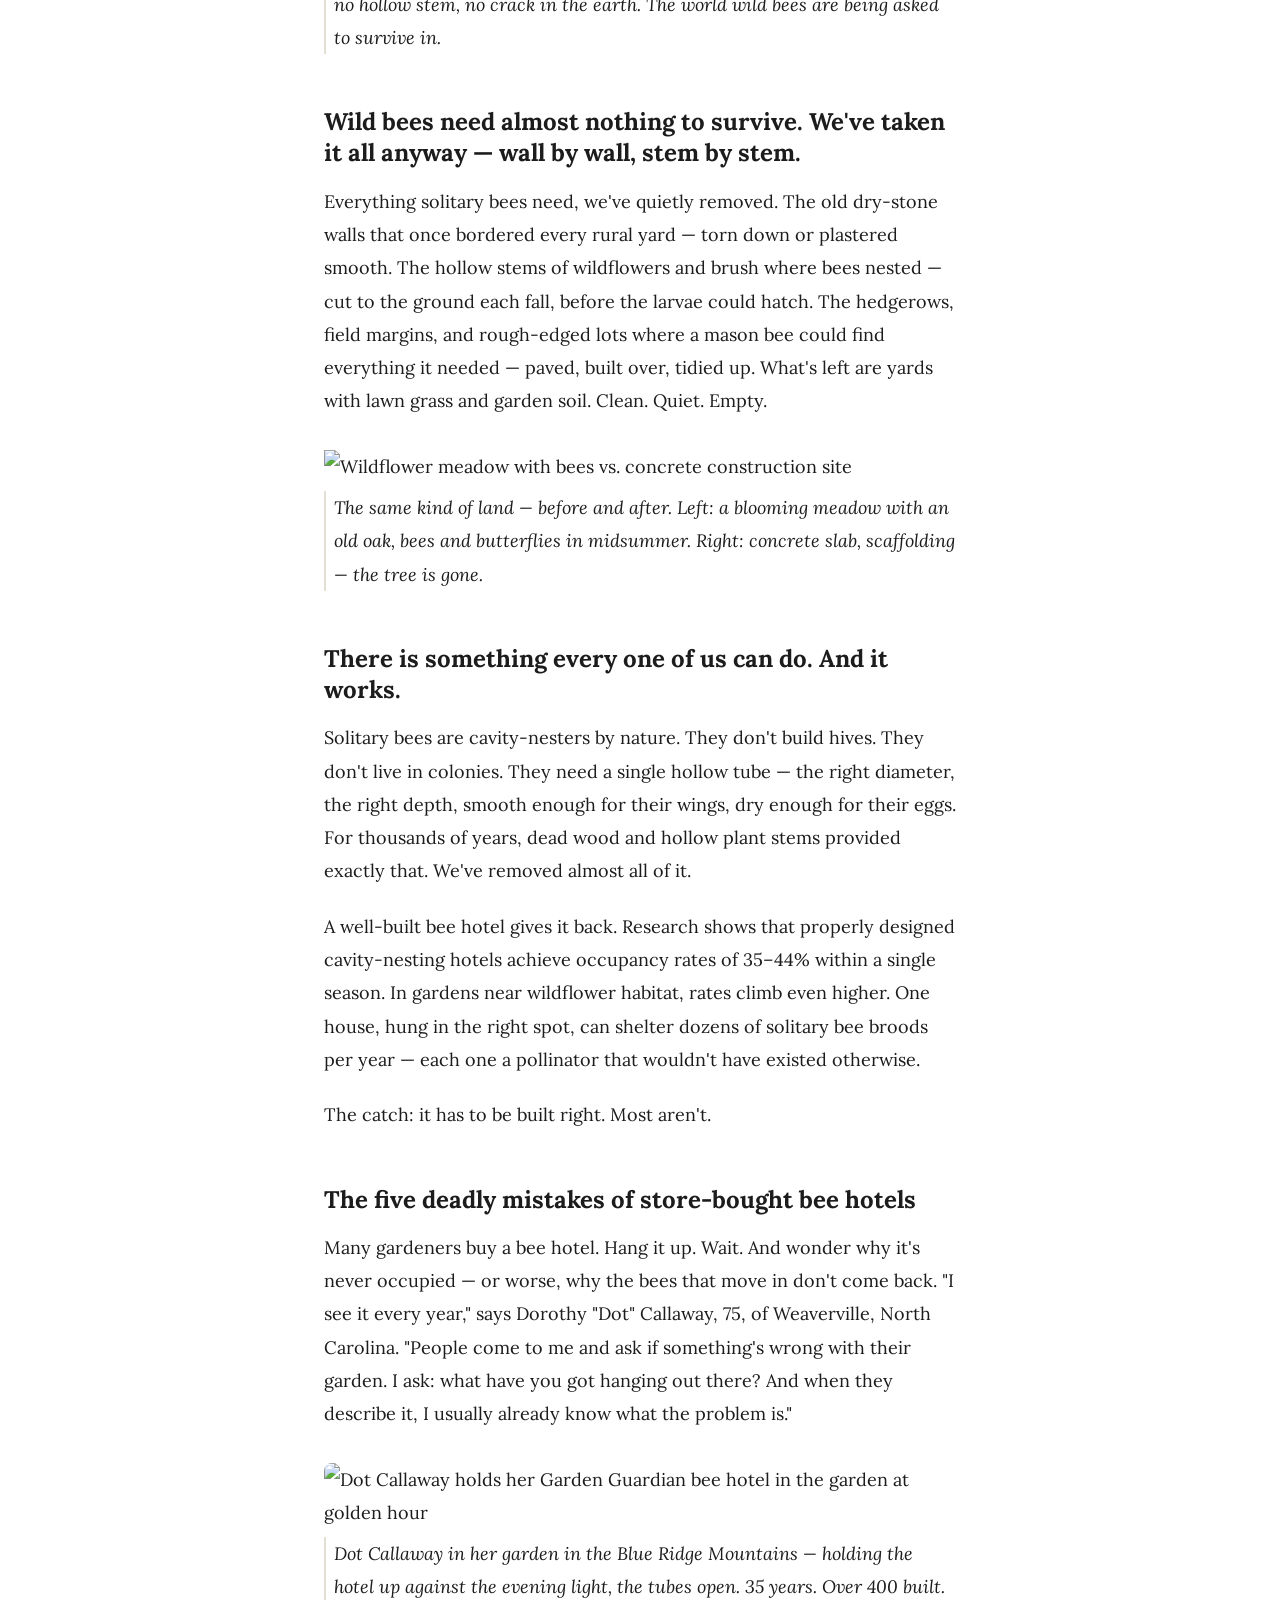
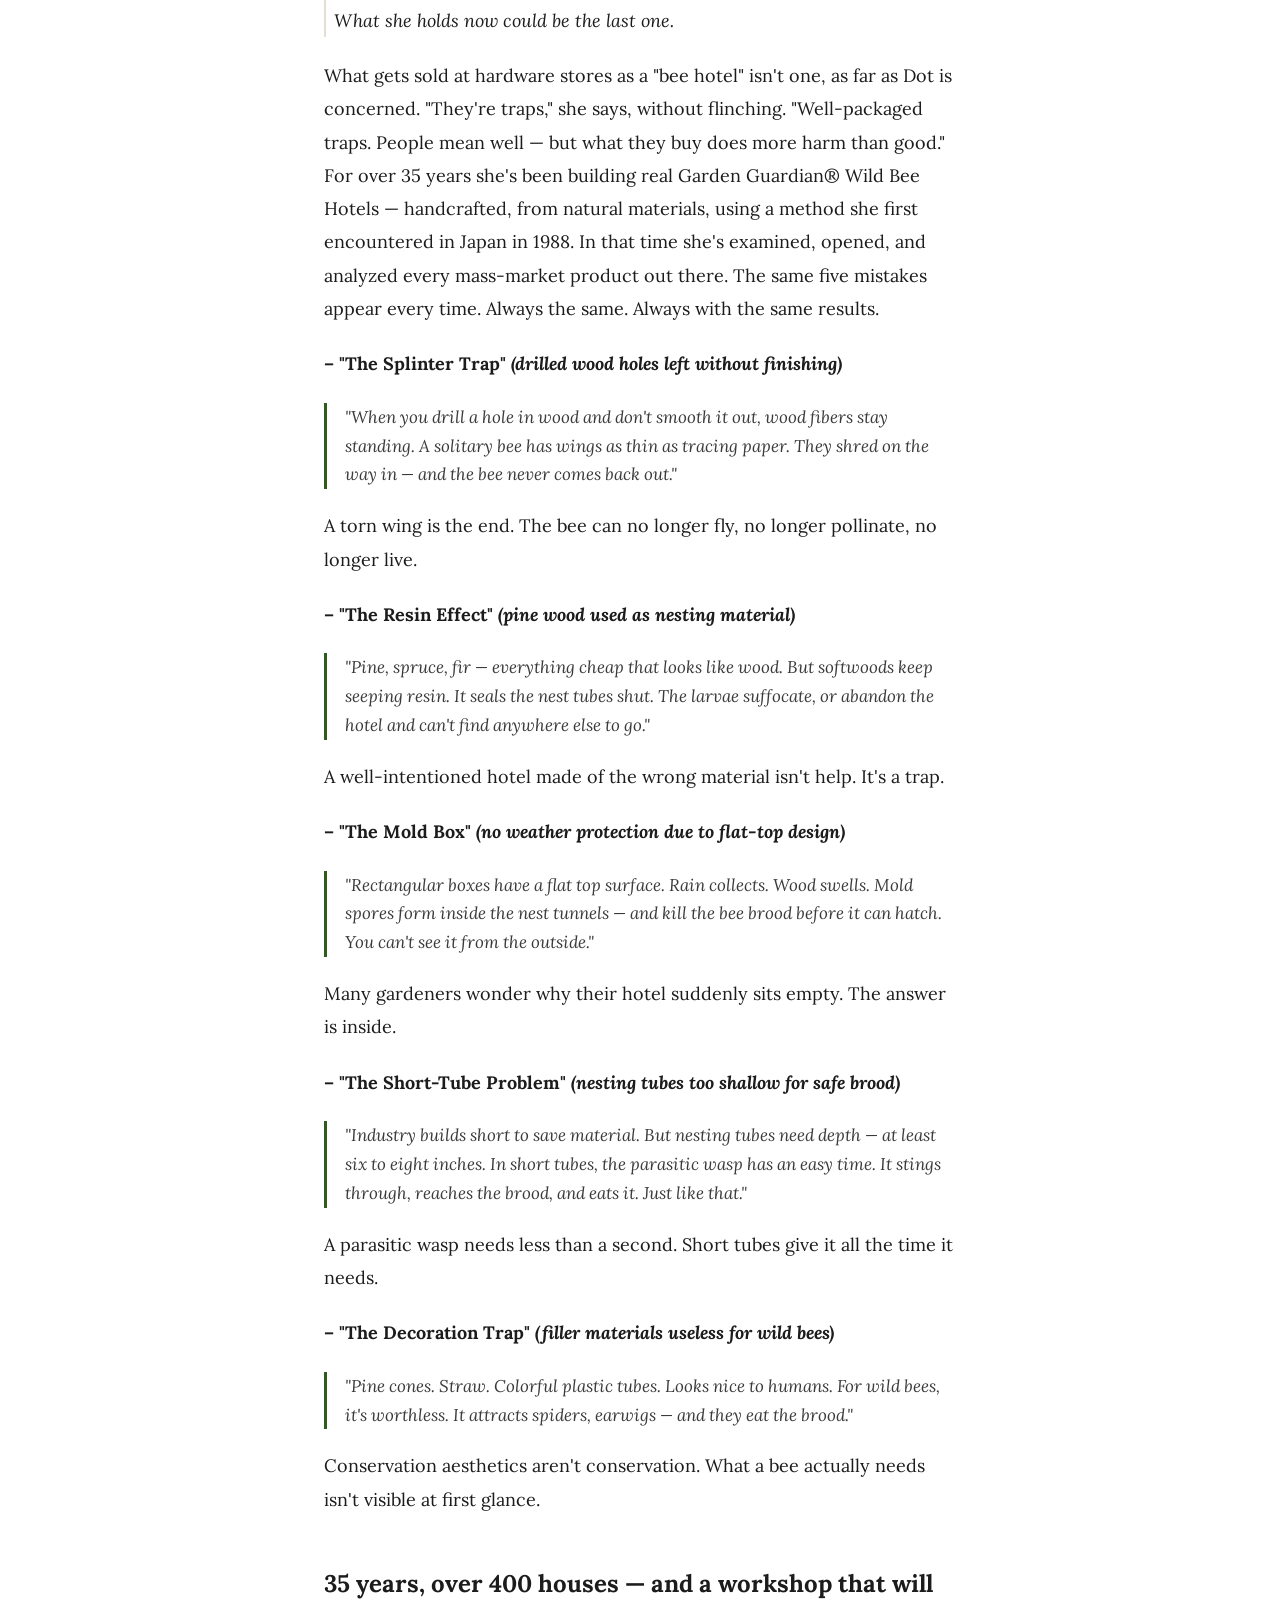
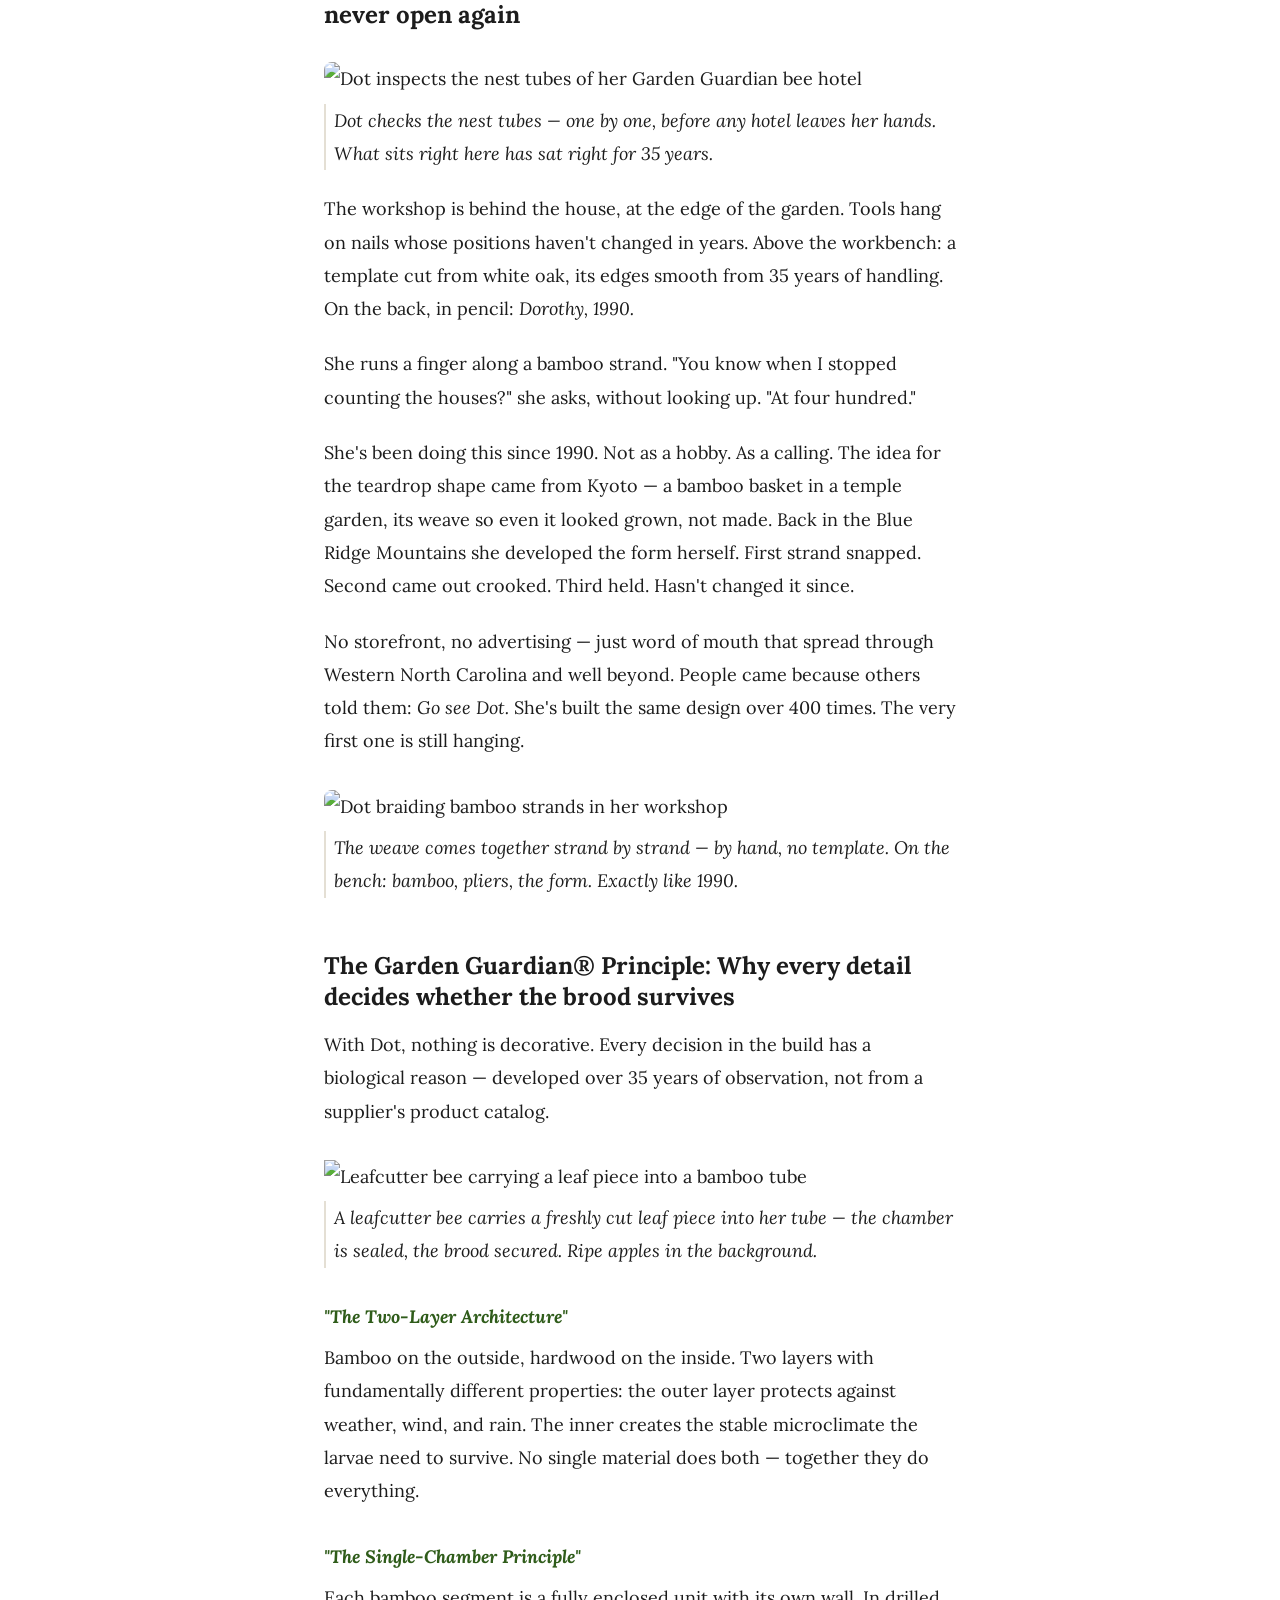
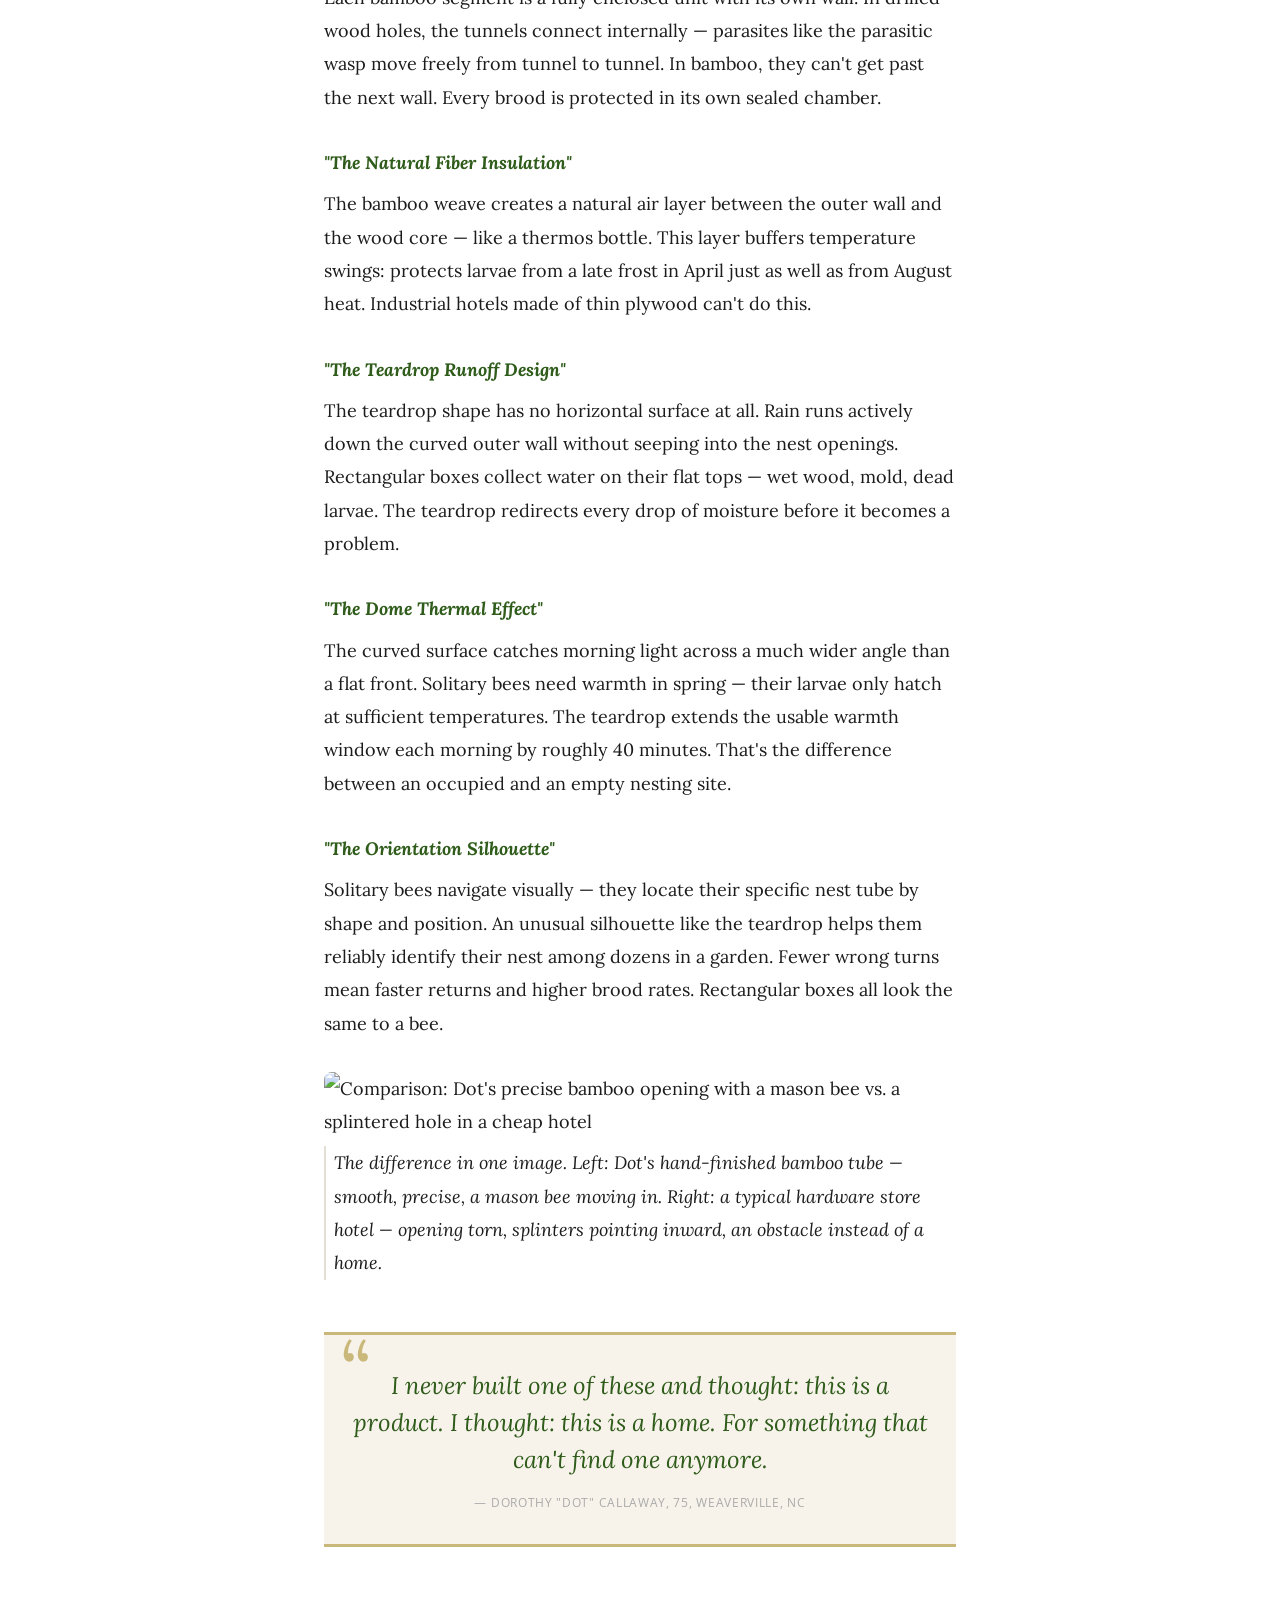
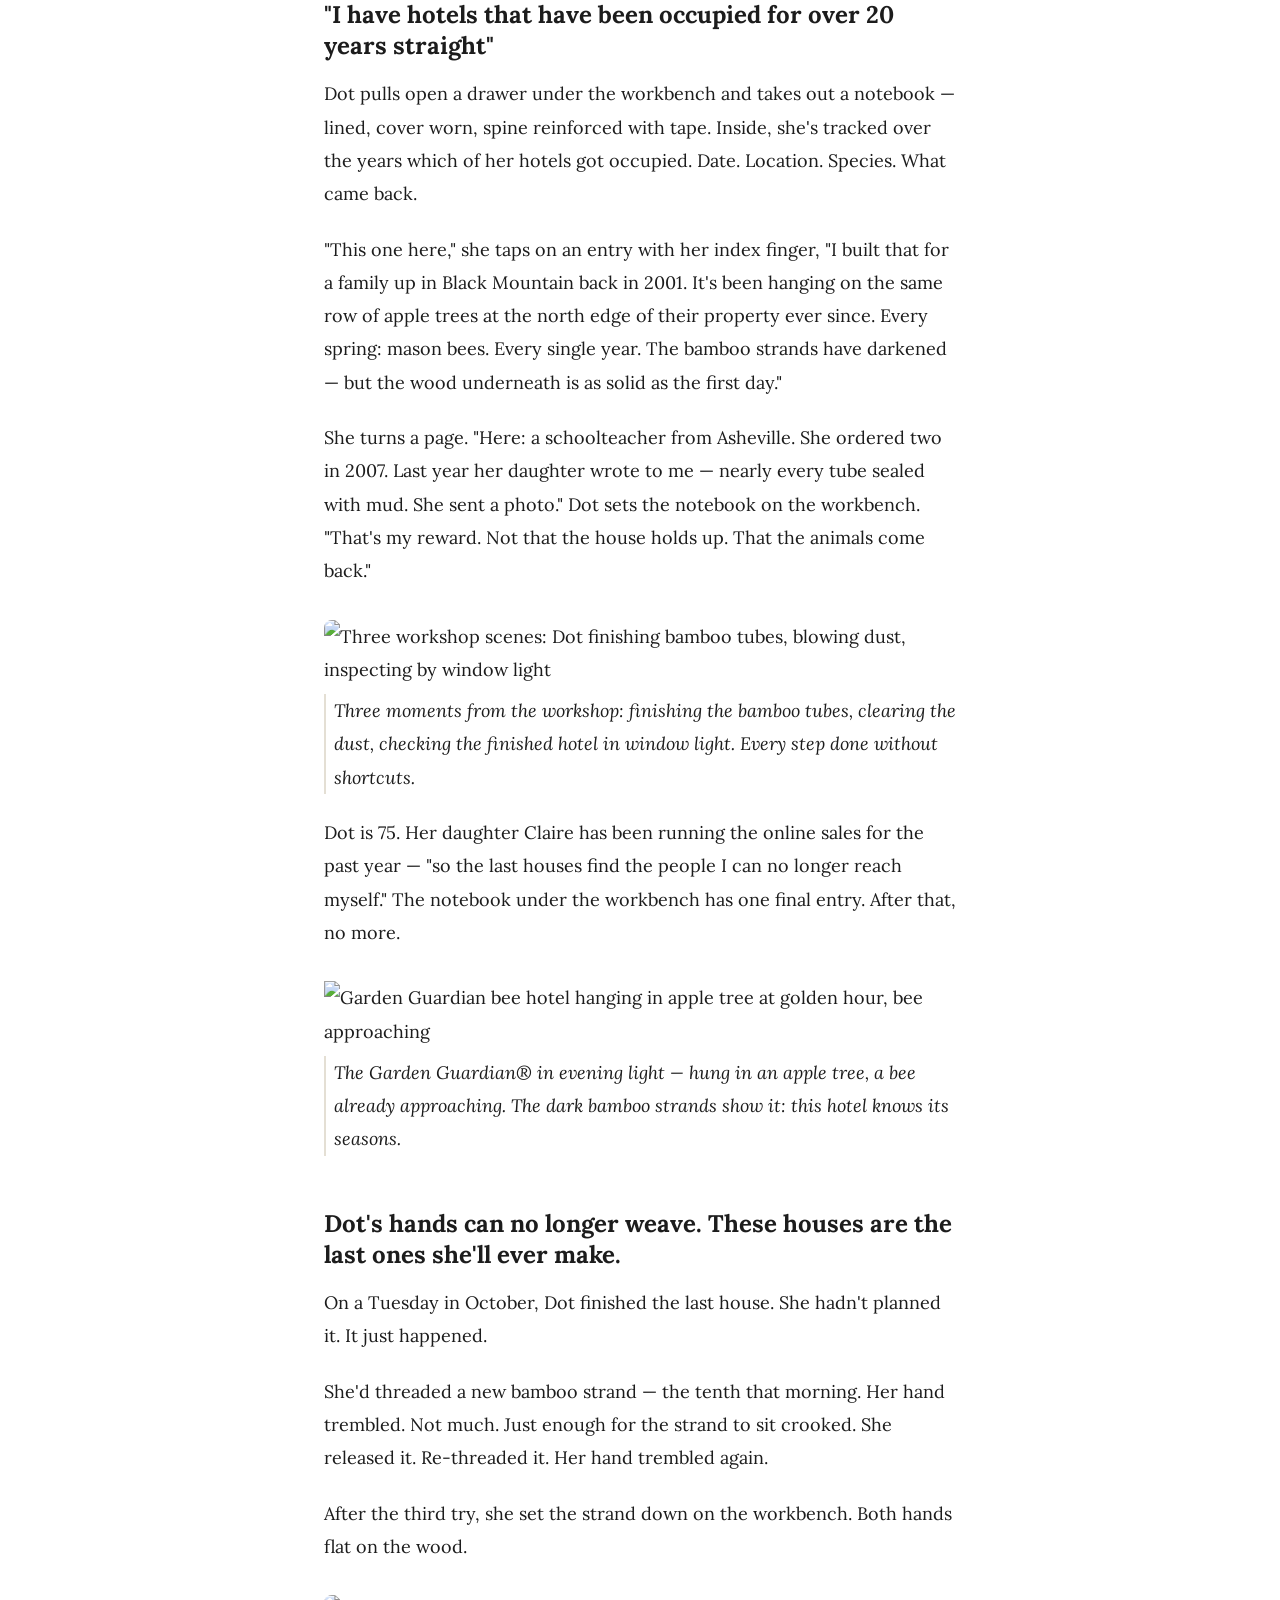
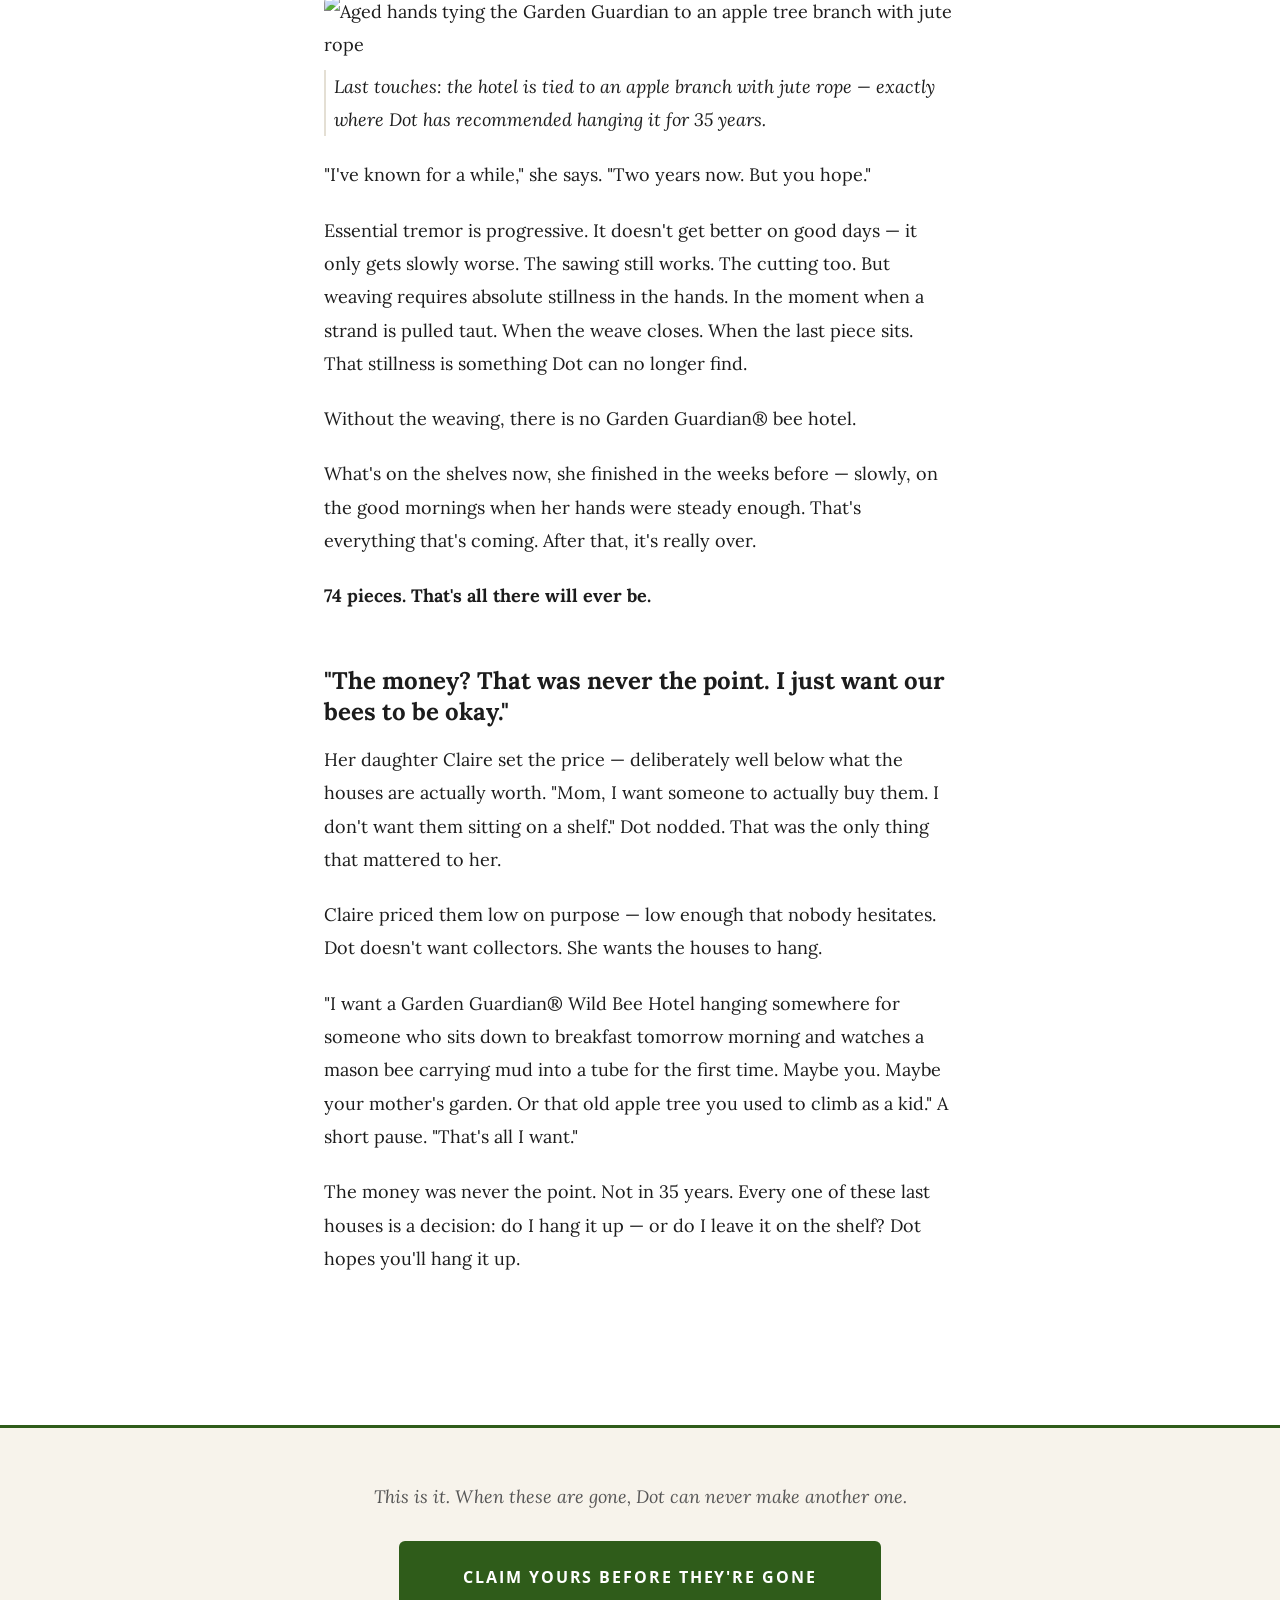
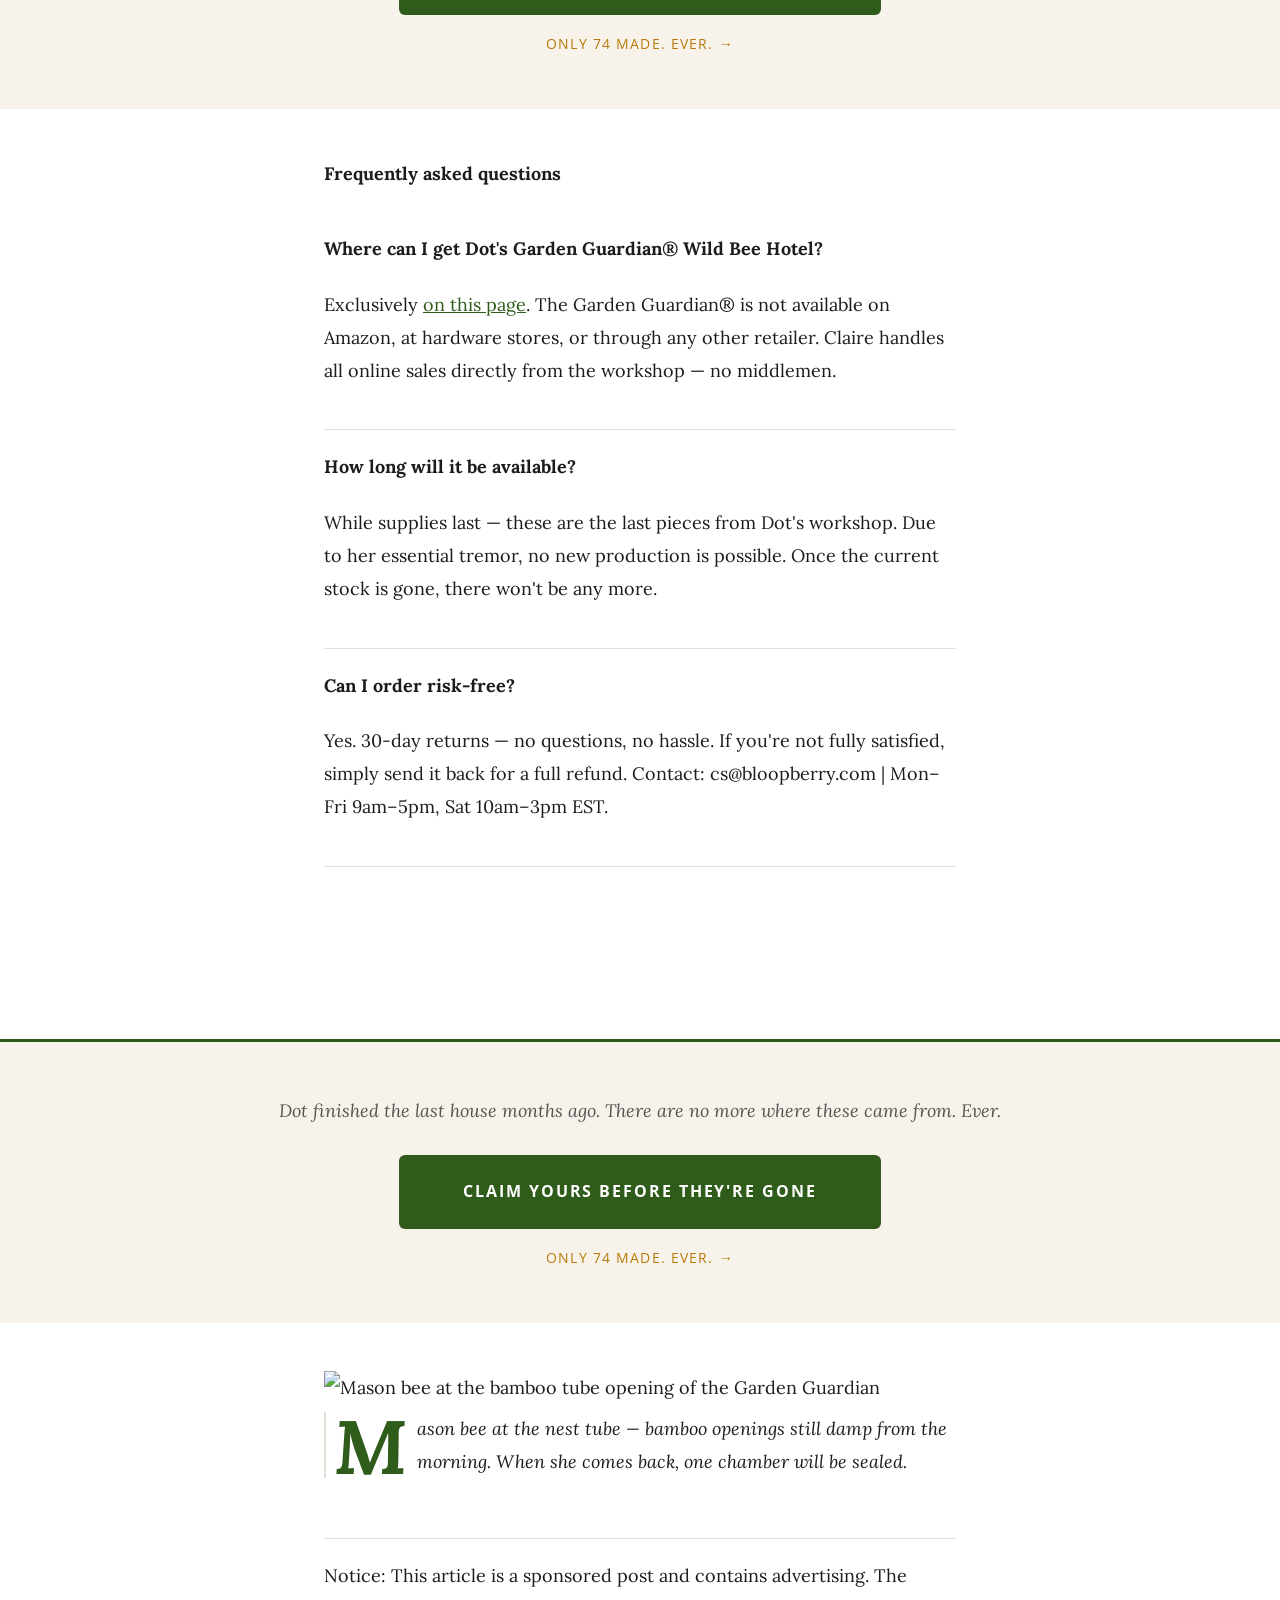
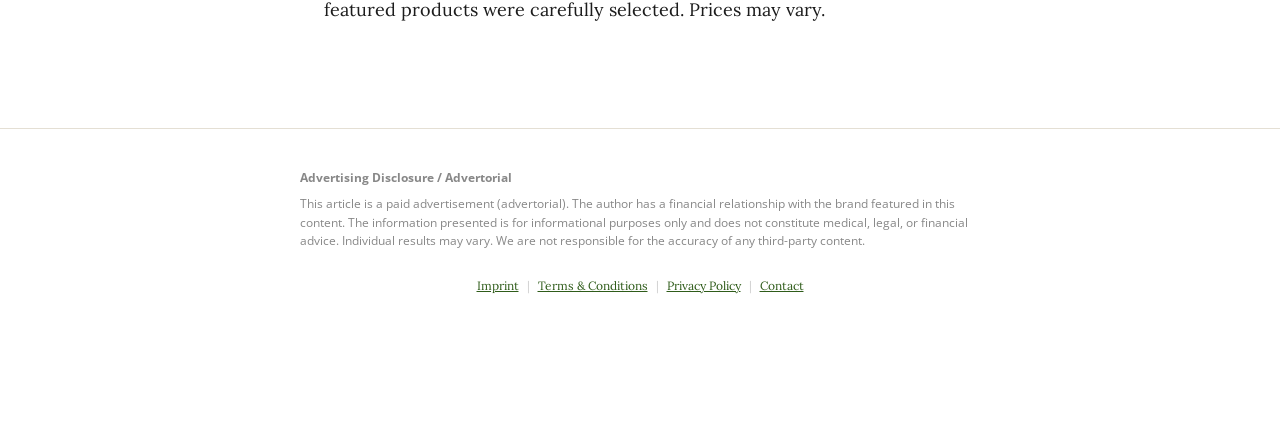
==== commit 2d034f0d: "Update index.html" ====
--- a/index.html
+++ b/index.html
@@ -3,7 +3,7 @@
 <head>
   <meta charset="UTF-8">
   <meta name="viewport" content="width=device-width, initial-scale=1.0">
-  <title>Dorothy's Bee Hotel – CRAFTFOLK</title>
+  <title>Dorothy's Bee Hotel</title>
   <meta name="description" content="Why solitary bees are America's most overlooked ecological crisis — and what you can do today.">
 
   <!-- Google Fonts -->
@@ -227,7 +227,7 @@
 
       <div class="faq-item">
         <p class="faq-q">Can I order risk-free?</p>
-        <p class="faq-a">Yes. 30-day returns — no questions, no hassle. If you're not fully satisfied, simply send it back for a full refund. Contact: info@craft-folk.com  |  Mon–Fri 9am–5pm, Sat 10am–3pm EST.</p>
+        <p class="faq-a">Yes. 30-day returns — no questions, no hassle. If you're not fully satisfied, simply send it back for a full refund. Contact: cs@bloopberry.com  |  Mon–Fri 9am–5pm, Sat 10am–3pm EST.</p>
       </div>
     </div>
   </article>
